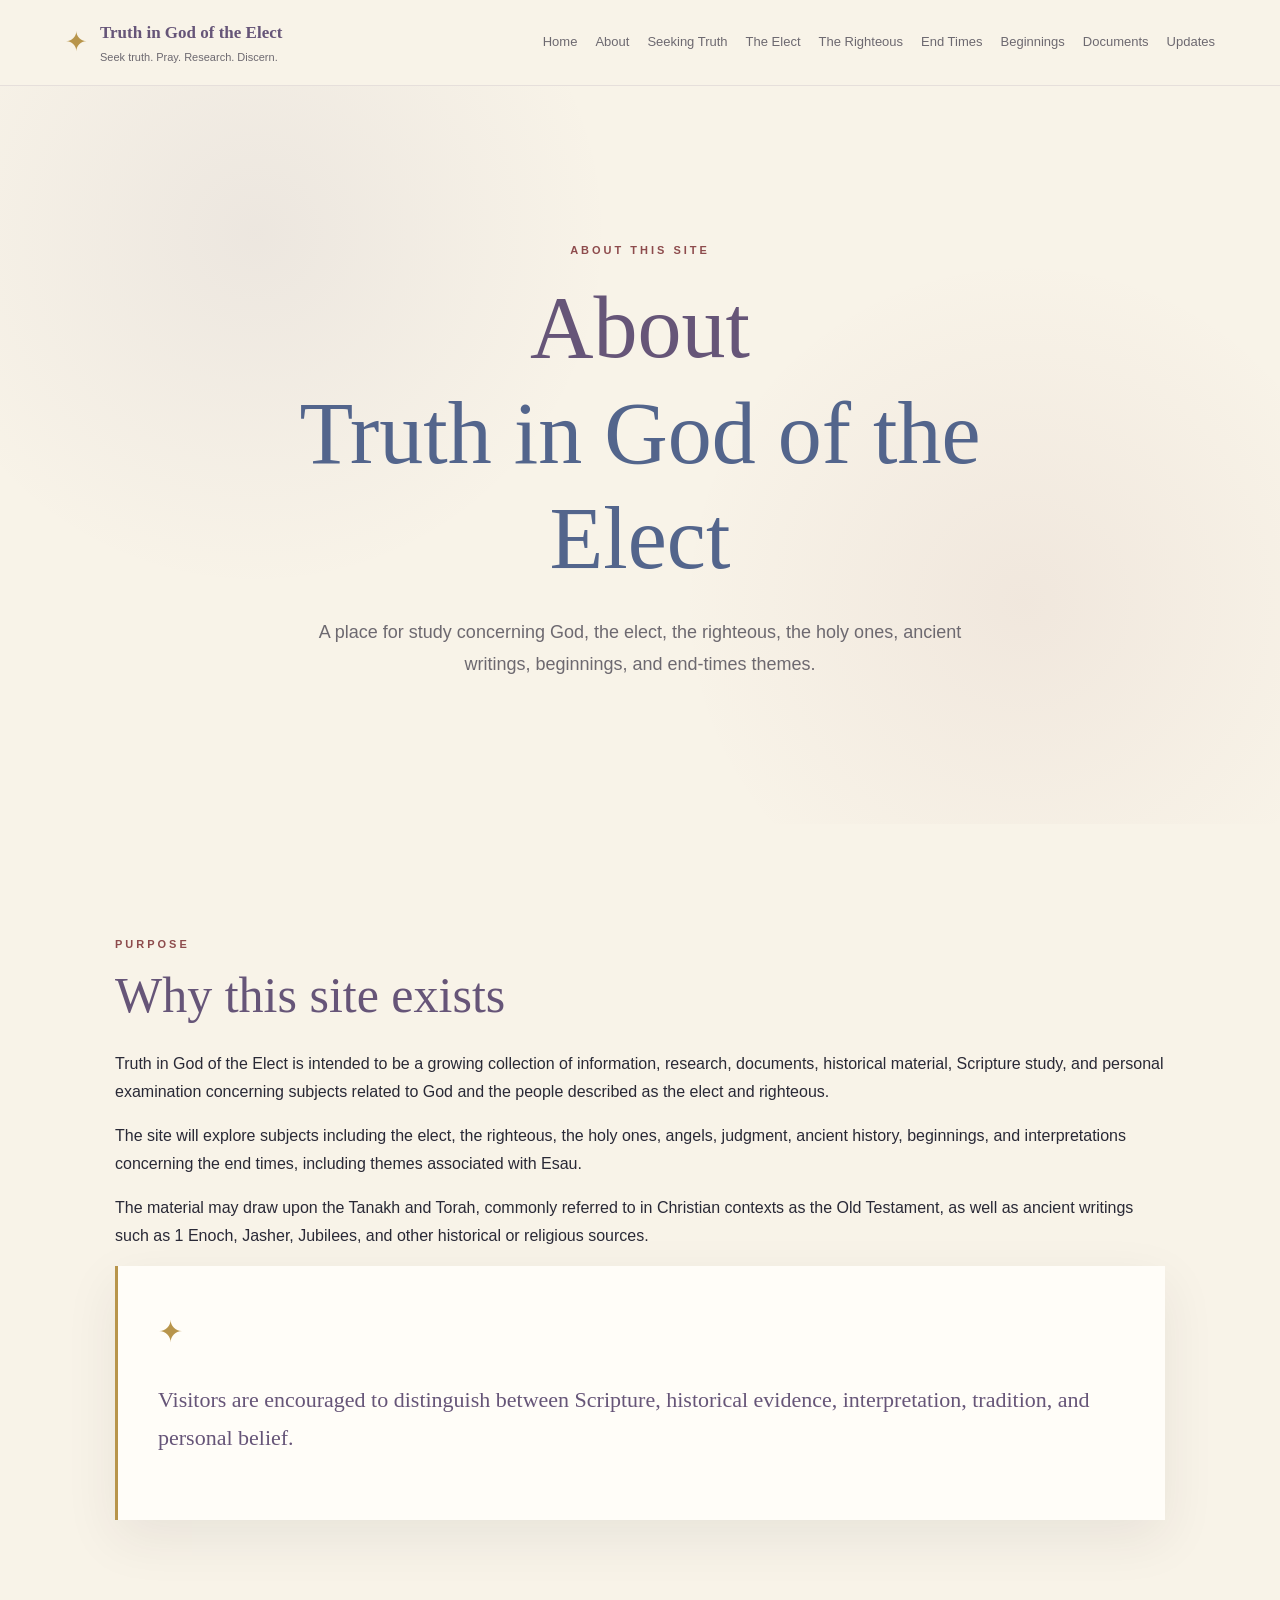
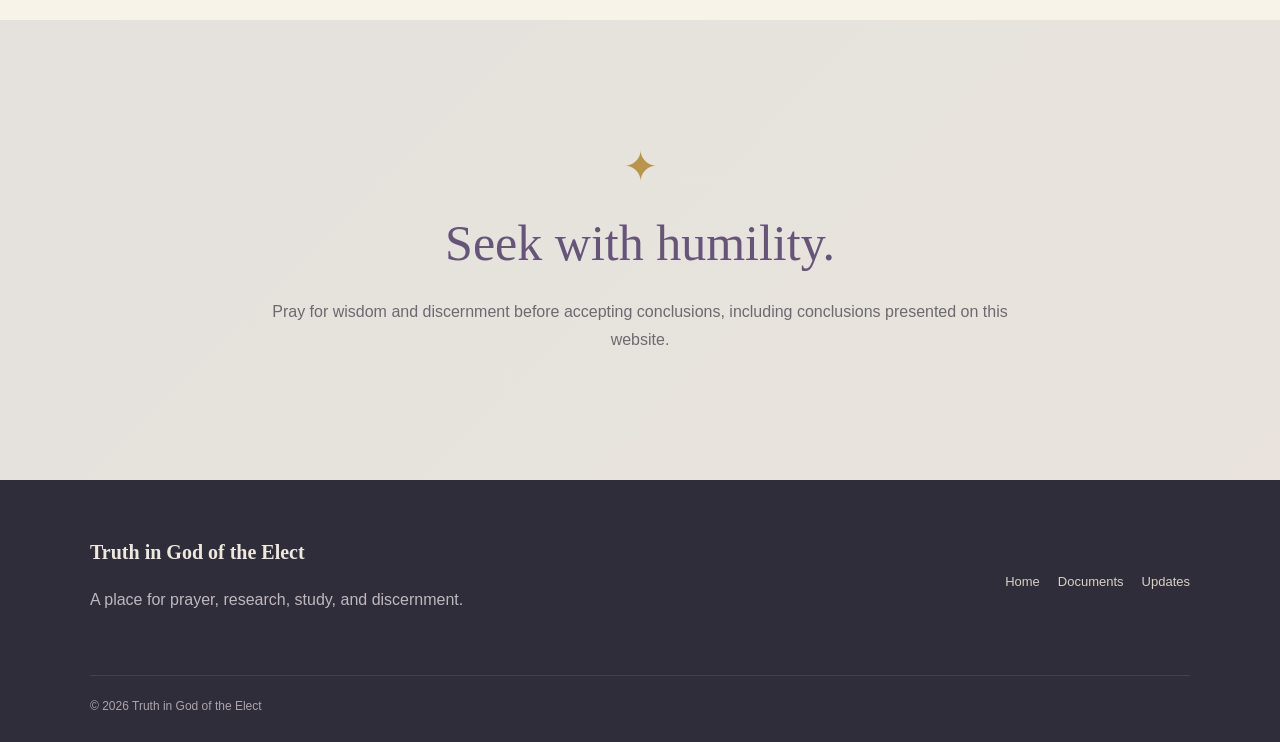
==== about.html @ a3da2699 "Fix brand name formatting in about.html" ====
<!DOCTYPE html>
<html lang="en">
<head>
<meta charset="UTF-8">
<meta name="viewport" content="width=device-width, initial-scale=1.0">
<title>About | Truth in God of the Elect</title>
<link rel="stylesheet" href="style.css">
</head>

<body>

<header class="site-header">
<div class="header-inner">

<a href="index.html" class="brand">
<span class="brand-mark">✦</span>
<span>
<strong>Truth in God of the Elect</strong>
<small>Seek truth. Pray. Research. Discern.</small>
</span>
</a>

<button class="menu-button" onclick="toggleMenu()">☰</button>

<nav id="main-nav">
<a href="index.html">Home</a>
<a href="about.html">About</a>
<a href="seeking-truth.html">Seeking Truth</a>
<a href="elect.html">The Elect</a>
<a href="righteous.html">The Righteous</a>
<a href="end-times.html">End Times</a>
<a href="beginnings.html">Beginnings</a>
<a href="documents.html">Documents</a>
<a href="updates.html">Updates</a>
</nav>

</div>
</header>

<main>

<section class="hero">
<div class="hero-content">

<p class="eyebrow">About this site</p>

<h1>About<br><span>Truth in God of the Elect</span></h1>

<p class="hero-text">
A place for study concerning God, the elect, the righteous,
the holy ones, ancient writings, beginnings, and end-times themes.
</p>

</div>
</section>

<section class="section">

<div class="section-heading">
<p class="eyebrow">Purpose</p>
<h2>Why this site exists</h2>
</div>

<p>
Truth in God of the Elect is intended to be a growing collection
of information, research, documents, historical material, Scripture
study, and personal examination concerning subjects related to God
and the people described as the elect and righteous.
</p>

<p>
The site will explore subjects including the elect, the righteous,
the holy ones, angels, judgment, ancient history, beginnings,
and interpretations concerning the end times, including themes
associated with Esau.
</p>

<p>
The material may draw upon the Tanakh and Torah, commonly referred
to in Christian contexts as the Old Testament, as well as ancient
writings such as 1 Enoch, Jasher, Jubilees, and other historical
or religious sources.
</p>

<div class="quote-card">
<span>✦</span>
<p>
Visitors are encouraged to distinguish between Scripture,
historical evidence, interpretation, tradition, and personal belief.
</p>
</div>

</section>

<section class="prayer-section">

<div class="prayer-box">

<span class="large-symbol">✦</span>

<h2>Seek with humility.</h2>

<p>
Pray for wisdom and discernment before accepting conclusions,
including conclusions presented on this website.
</p>

</div>

</section>

</main>

<footer>

<div class="footer-inner">
<div>
<strong>Truth in God of the Elect</strong>
<p>A place for prayer, research, study, and discernment.</p>
</div>

<div class="footer-links">
<a href="index.html">Home</a>
<a href="documents.html">Documents</a>
<a href="updates.html">Updates</a>
</div>
</div>

<div class="copyright">
© <span id="year"></span> Truth in God of the Elect
</div>

</footer>

<script src="script.js"></script>

</body>
</html>
---- style.css ----
:root {
  --cream: #f8f3e8;
  --cream-dark: #eee5d5;
  --white: #fffdf8;

  --blue: #53658c;
  --purple: #665578;
  --red: #8d4b4c;
  --gold: #b8954b;

  --ink: #292936;
  --muted: #6d6970;

  --shadow: 0 18px 50px rgba(45, 40, 50, 0.08);

  --serif: Georgia, "Times New Roman", serif;
  --sans: Arial, Helvetica, sans-serif;
}

* {
  box-sizing: border-box;
}

html {
  scroll-behavior: smooth;
}

body {
  margin: 0;
  background: var(--cream);
  color: var(--ink);
  font-family: var(--sans);
  line-height: 1.75;
}

a {
  color: inherit;
  text-decoration: none;
}

.site-header {
  position: sticky;
  top: 0;
  z-index: 100;
  background: rgba(248, 243, 232, 0.94);
  backdrop-filter: blur(12px);
  border-bottom: 1px solid rgba(102, 85, 120, 0.12);
}

.header-inner {
  max-width: 1200px;
  margin: auto;
  padding: 18px 25px;
  display: flex;
  align-items: center;
  justify-content: space-between;
  gap: 30px;
}

.brand {
  display: flex;
  align-items: center;
  gap: 12px;
}

.brand-mark {
  color: var(--gold);
  font-size: 27px;
}

.brand strong {
  display: block;
  font-family: var(--serif);
  font-size: 17px;
  color: var(--purple);
}

.brand small {
  display: block;
  color: var(--muted);
  font-size: 11px;
}

nav {
  display: flex;
  gap: 18px;
  align-items: center;
}

nav a {
  font-size: 13px;
  color: var(--muted);
  transition: 0.25s;
}

nav a:hover {
  color: var(--red);
}

.menu-button {
  display: none;
  border: 0;
  background: none;
  font-size: 26px;
  color: var(--purple);
}

.hero {
  min-height: 82vh;
  display: grid;
  place-items: center;
  text-align: center;
  padding: 100px 25px;
  background:
    radial-gradient(circle at 20% 20%, rgba(102,85,120,.08), transparent 30%),
    radial-gradient(circle at 80% 70%, rgba(141,75,76,.07), transparent 30%);
}

.hero-content {
  max-width: 850px;
  animation: fadeUp 1.1s ease both;
}

.symbol {
  color: var(--gold);
  font-size: 42px;
  margin-bottom: 20px;
}

.eyebrow {
  color: var(--red);
  text-transform: uppercase;
  letter-spacing: 3px;
  font-size: 11px;
  font-weight: bold;
}

h1,
h2,
h3 {
  font-family: var(--serif);
  font-weight: normal;
  line-height: 1.2;
}

h1 {
  font-size: clamp(48px, 8vw, 88px);
  margin: 15px 0 25px;
  color: var(--purple);
}

h1 span {
  color: var(--blue);
}

h2 {
  color: var(--purple);
  font-size: clamp(32px, 5vw, 50px);
  margin: 10px 0 25px;
}

h3 {
  color: var(--purple);
  font-size: 25px;
}

.hero-text {
  max-width: 650px;
  margin: auto;
  color: var(--muted);
  font-size: 18px;
}

.hero-buttons {
  margin-top: 35px;
  display: flex;
  justify-content: center;
  gap: 14px;
  flex-wrap: wrap;
}

.button {
  padding: 13px 23px;
  border-radius: 30px;
  transition: 0.25s;
  font-size: 14px;
}

.button.primary {
  background: var(--purple);
  color: white;
}

.button.secondary {
  border: 1px solid var(--gold);
  color: var(--purple);
}

.button:hover {
  transform: translateY(-3px);
  box-shadow: var(--shadow);
}

.section {
  max-width: 1100px;
  margin: auto;
  padding: 100px 25px;
}

.section-heading {
  max-width: 750px;
}

.section-heading.center {
  text-align: center;
  margin-left: auto;
  margin-right: auto;
}

.two-column {
  display: grid;
  grid-template-columns: 1.4fr .8fr;
  gap: 60px;
  align-items: center;
}

.two-column p {
  color: var(--muted);
}

.quote-card {
  background: var(--white);
  padding: 40px;
  border-left: 3px solid var(--gold);
  box-shadow: var(--shadow);
}

.quote-card span {
  color: var(--gold);
  font-size: 30px;
}

.quote-card p {
  font-family: var(--serif);
  font-size: 22px;
  color: var(--purple);
}

.cards-section {
  max-width: 1200px;
}

.cards {
  display: grid;
  grid-template-columns: repeat(3, 1fr);
  gap: 20px;
  margin-top: 50px;
}

.card {
  padding: 35px;
  background: rgba(255,255,255,.55);
  border: 1px solid rgba(102,85,120,.1);
  transition: .3s;
}

.card:hover {
  transform: translateY(-6px);
  box-shadow: var(--shadow);
  background: var(--white);
}

.card-icon {
  color: var(--gold);
  font-size: 28px;
}

.card p {
  color: var(--muted);
}

.prayer-section {
  padding: 110px 25px;
  background:
    linear-gradient(
      135deg,
      rgba(83,101,140,.12),
      rgba(102,85,120,.10)
    );
}

.prayer-box {
  max-width: 750px;
  margin: auto;
  text-align: center;
}

.large-symbol {
  font-size: 42px;
  color: var(--gold);
}

.prayer-box p:not(.eyebrow) {
  color: var(--muted);
}

.latest {
  padding-bottom: 130px;
}

.update-preview {
  background: var(--white);
  padding: 35px;
  border-top: 3px solid var(--red);
  box-shadow: var(--shadow);
}

.date {
  font-size: 10px;
  letter-spacing: 2px;
  color: var(--red);
}

.text-link {
  color: var(--purple);
  font-weight: bold;
}

footer {
  background: #302d3b;
  color: #eee9df;
  padding: 55px 25px 25px;
}

.footer-inner {
  max-width: 1100px;
  margin: auto;
  display: flex;
  justify-content: space-between;
  gap: 40px;
}

.footer-inner strong {
  font-family: var(--serif);
  font-size: 20px;
}

.footer-inner p {
  color: #bdb8c0;
}

.footer-links {
  display: flex;
  flex-wrap: wrap;
  gap: 18px;
  align-items: center;
}

.footer-links a {
  color: #d7d0c4;
  font-size: 13px;
}

.copyright {
  max-width: 1100px;
  margin: 45px auto 0;
  padding-top: 20px;
  border-top: 1px solid rgba(255,255,255,.1);
  color: #aaa5ad;
  font-size: 12px;
}

@keyframes fadeUp {
  from {
    opacity: 0;
    transform: translateY(20px);
  }

  to {
    opacity: 1;
    transform: translateY(0);
  }
}

@media (max-width: 850px) {

  .menu-button {
    display: block;
  }

  nav {
    display: none;
    position: absolute;
    top: 75px;
    left: 0;
    right: 0;
    background: var(--cream);
    padding: 25px;
    flex-direction: column;
    box-shadow: var(--shadow);
  }

  nav.open {
    display: flex;
  }

  .two-column {
    grid-template-columns: 1fr;
  }

  .cards {
    grid-template-columns: 1fr 1fr;
  }
}

@media (max-width: 550px) {

  .cards {
    grid-template-columns: 1fr;
  }

  h1 {
    font-size: 48px;
  }

  .footer-inner {
    flex-direction: column;
  }
}
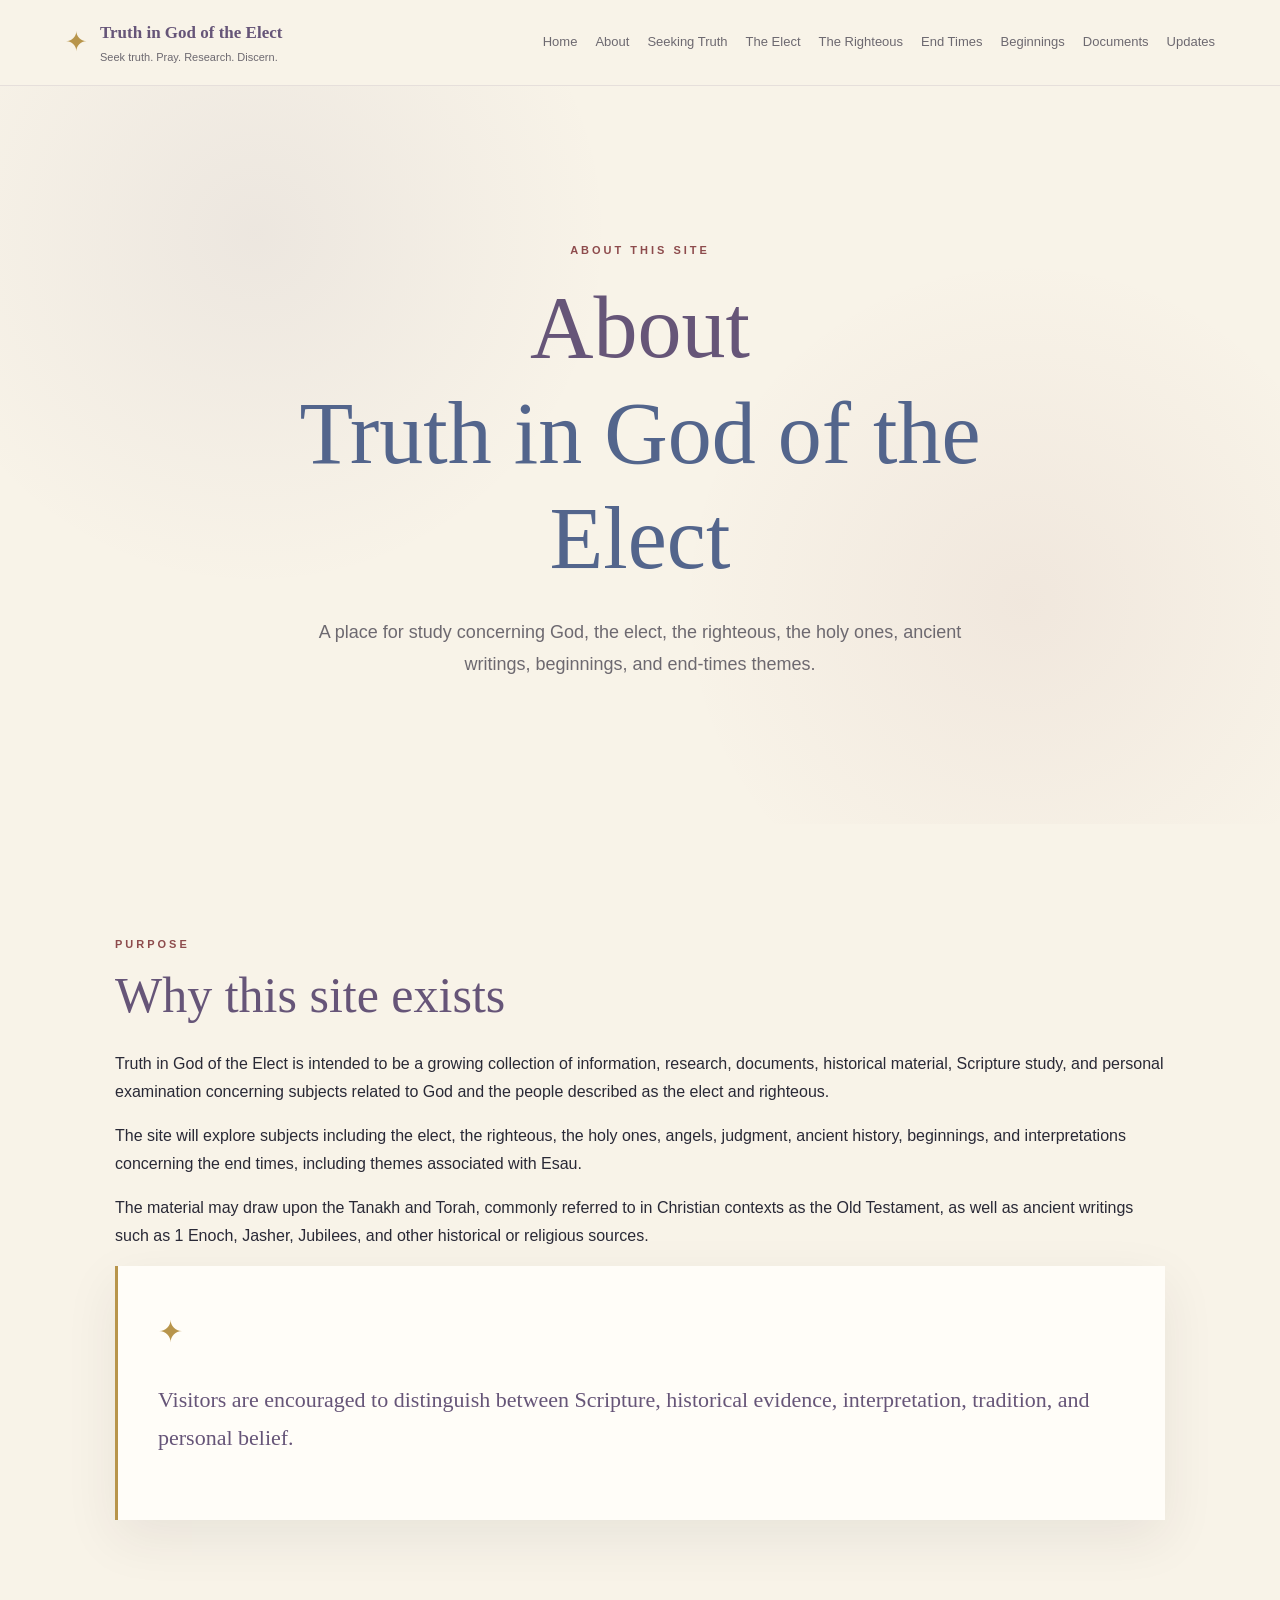
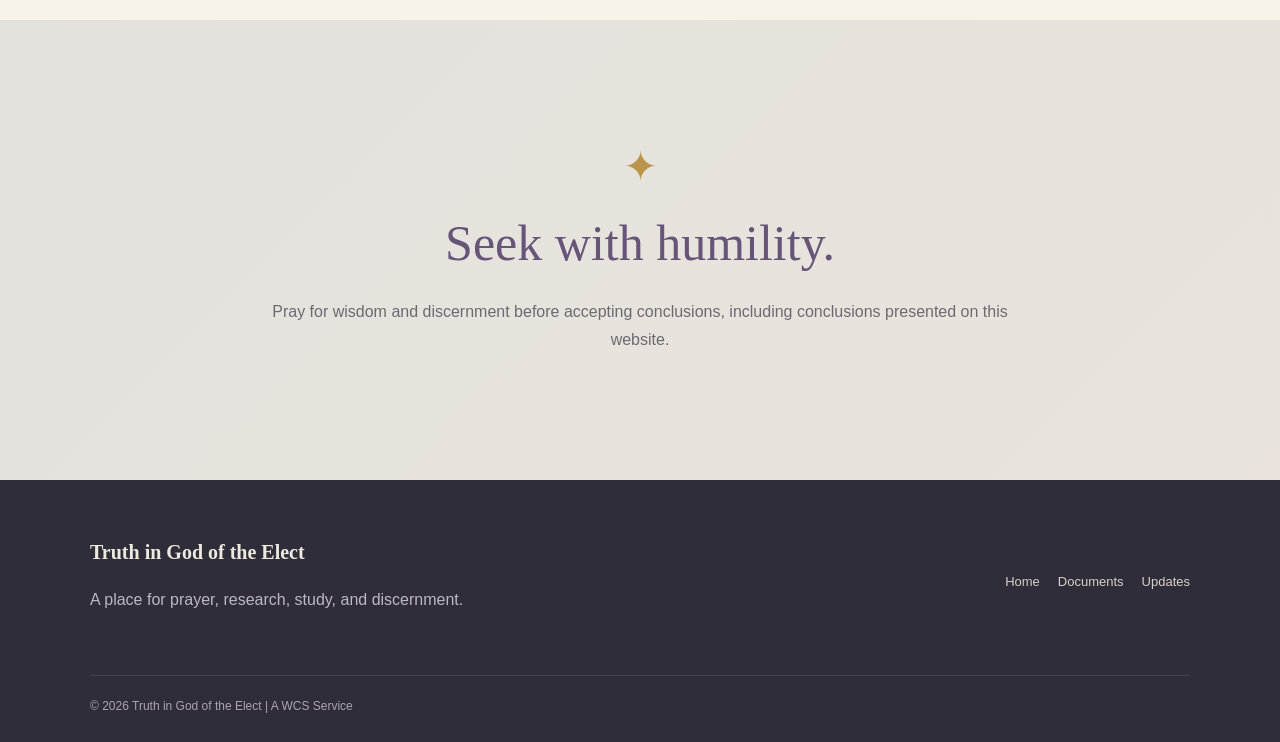
==== commit a48f45d0: "Update copyright text in about.html Added ' | A WCS Service' to the copyright section." ====
--- a/about.html
+++ b/about.html
@@ -127,7 +127,7 @@
 </div>
 
 <div class="copyright">
-© <span id="year"></span> Truth in God of the Elect
+© <span id="year"></span> Truth in God of the Elect | A WCS Service
 </div>
 
 </footer>
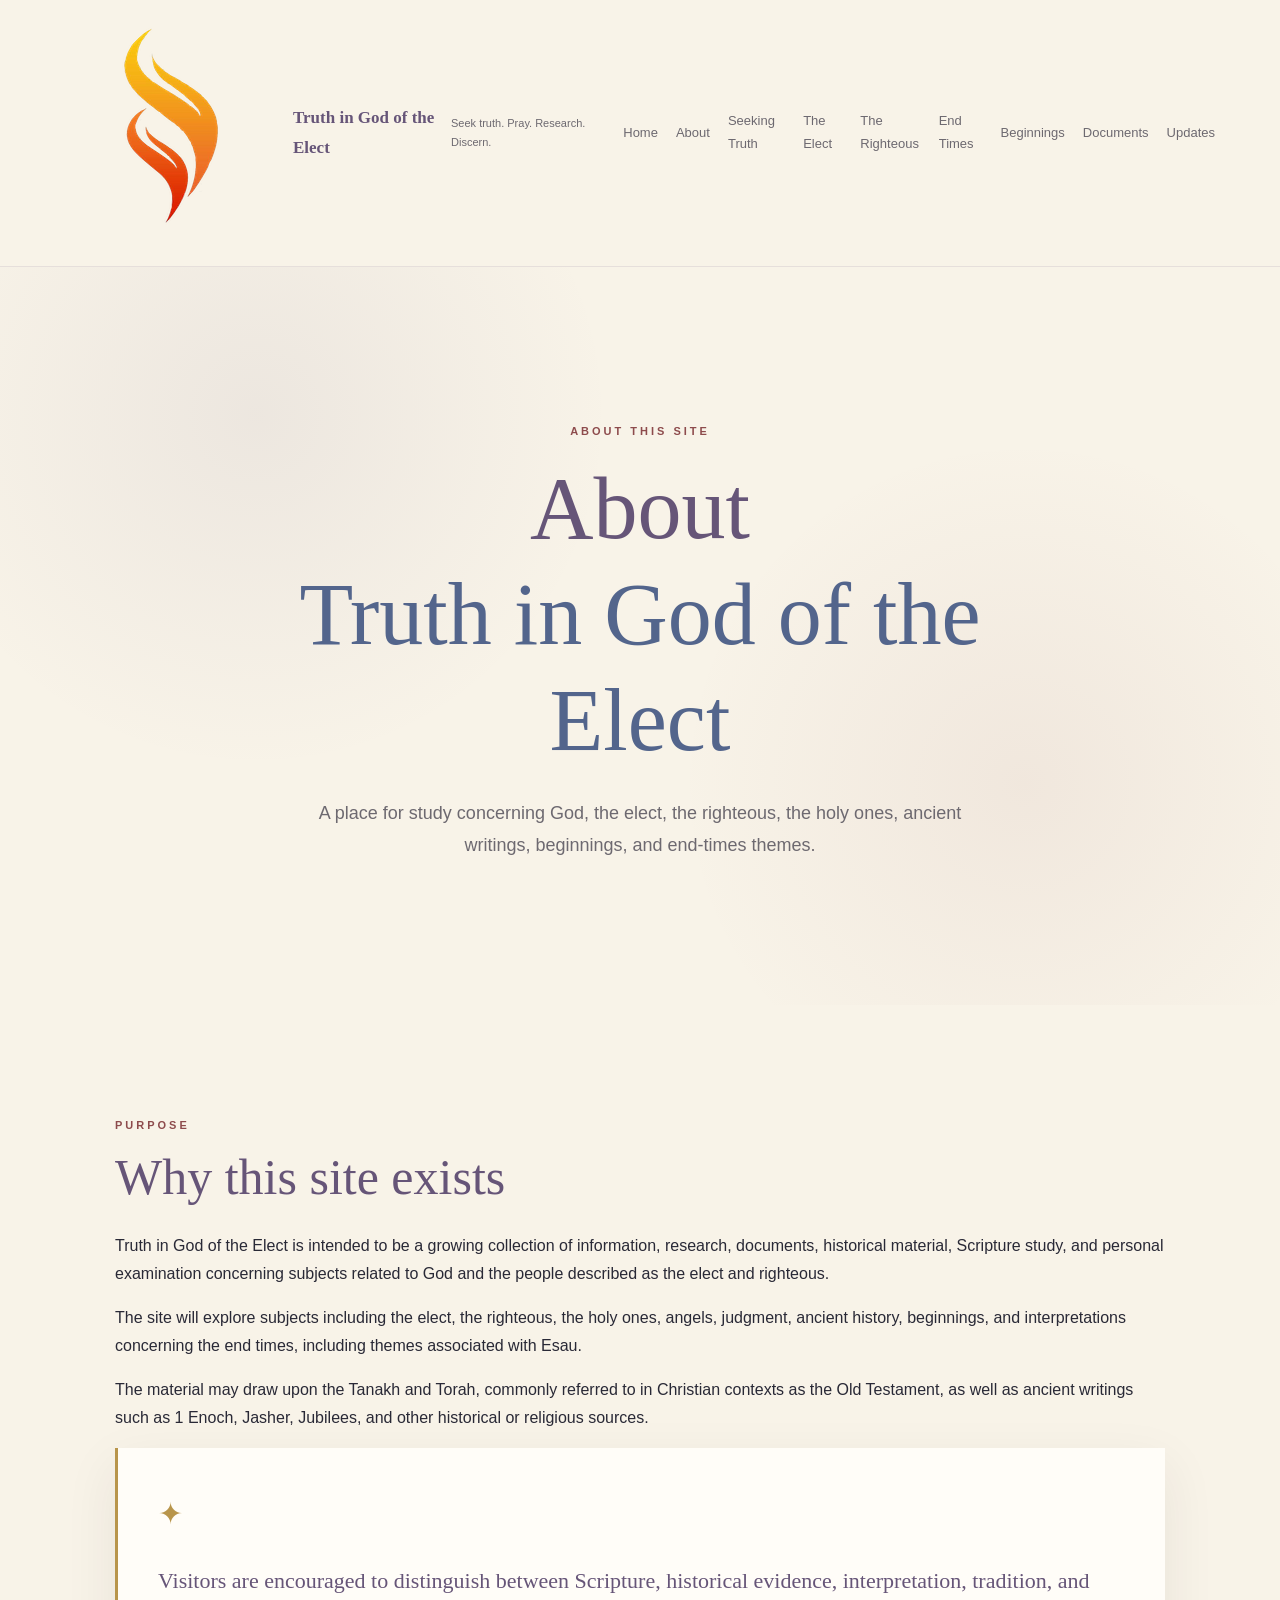
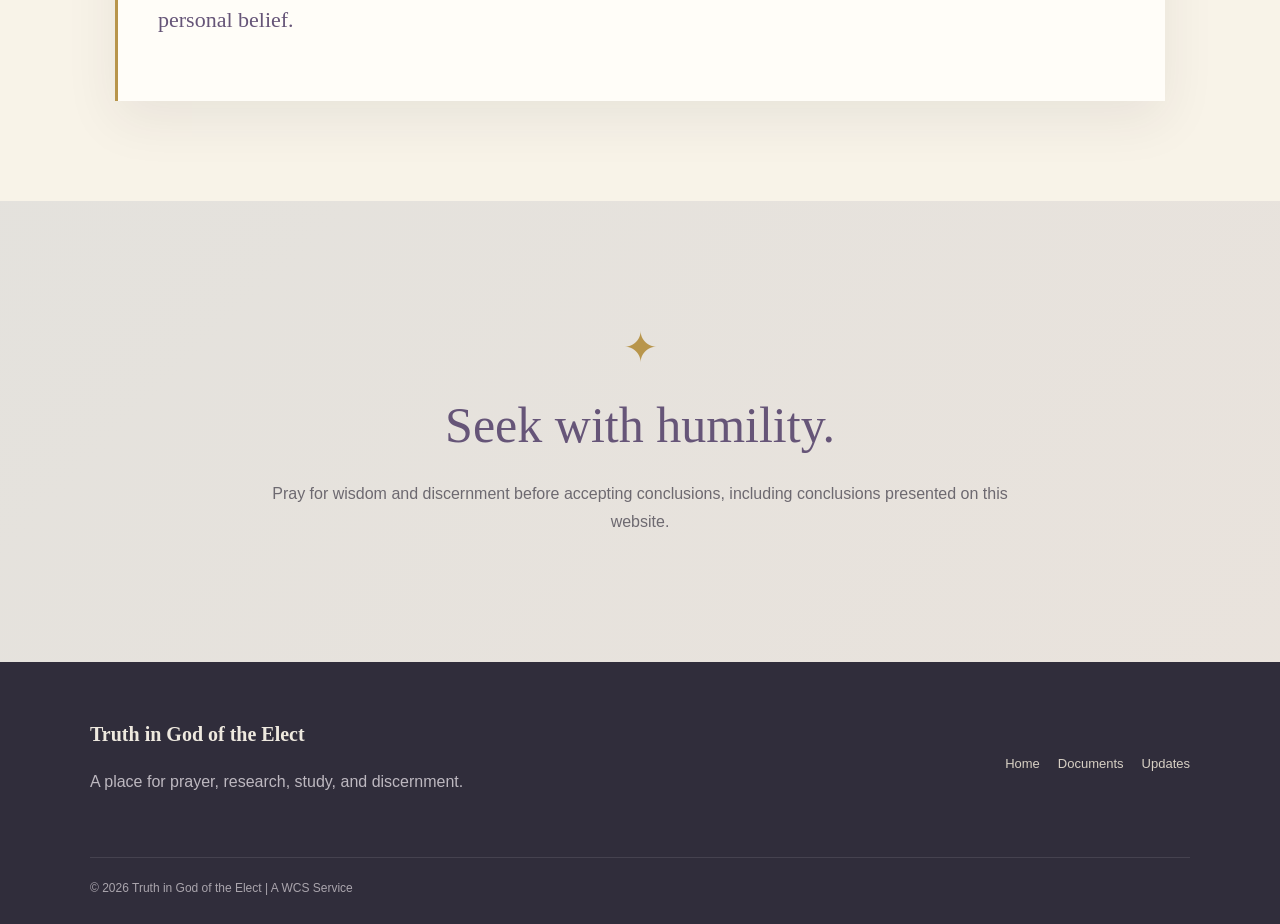
==== commit 3f669815: "Replace brand mark with image logo in about.html" ====
--- a/about.html
+++ b/about.html
@@ -13,8 +13,9 @@
 <div class="header-inner">
 
 <a href="index.html" class="brand">
-<span class="brand-mark">✦</span>
-<span>
+<span class="brand-mark">
+    <img src="flamelogo.png" alt="Flame logo">
+</span>
 <strong>Truth in God of the Elect</strong>
 <small>Seek truth. Pray. Research. Discern.</small>
 </span>
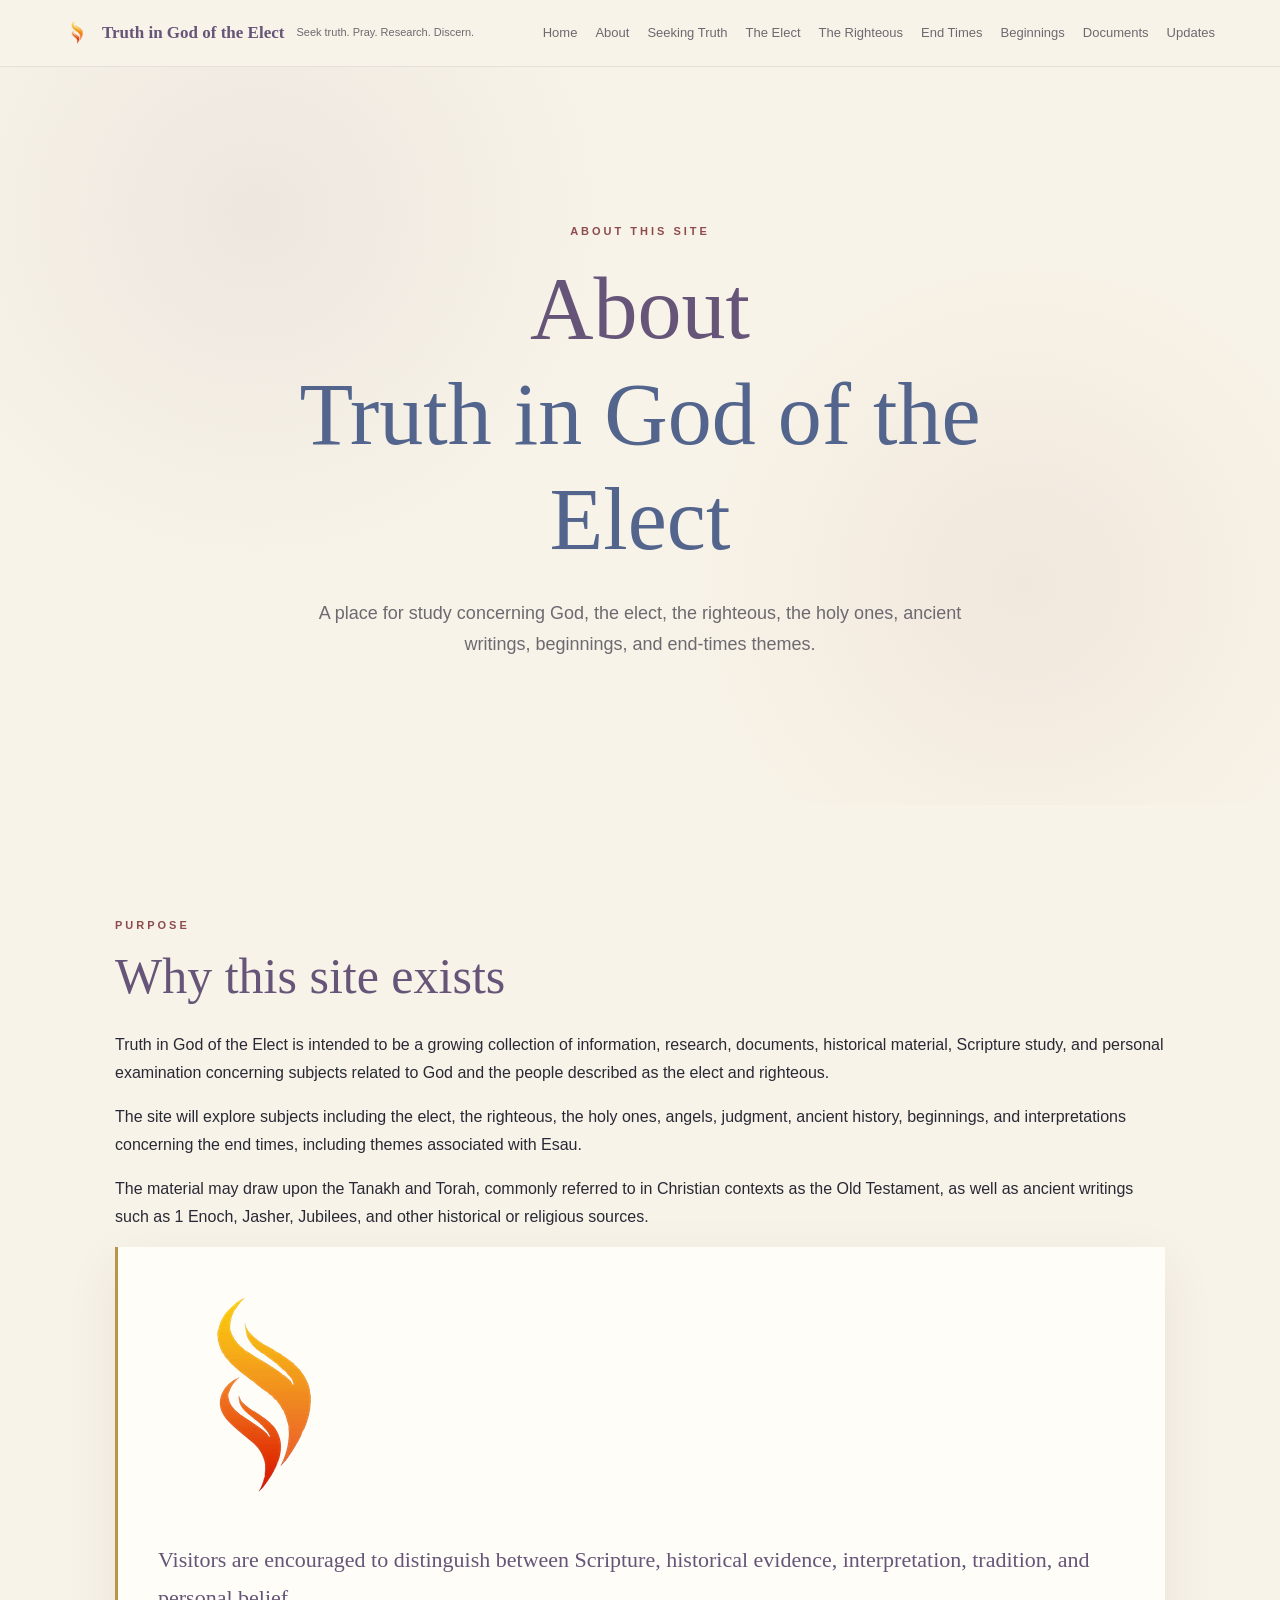
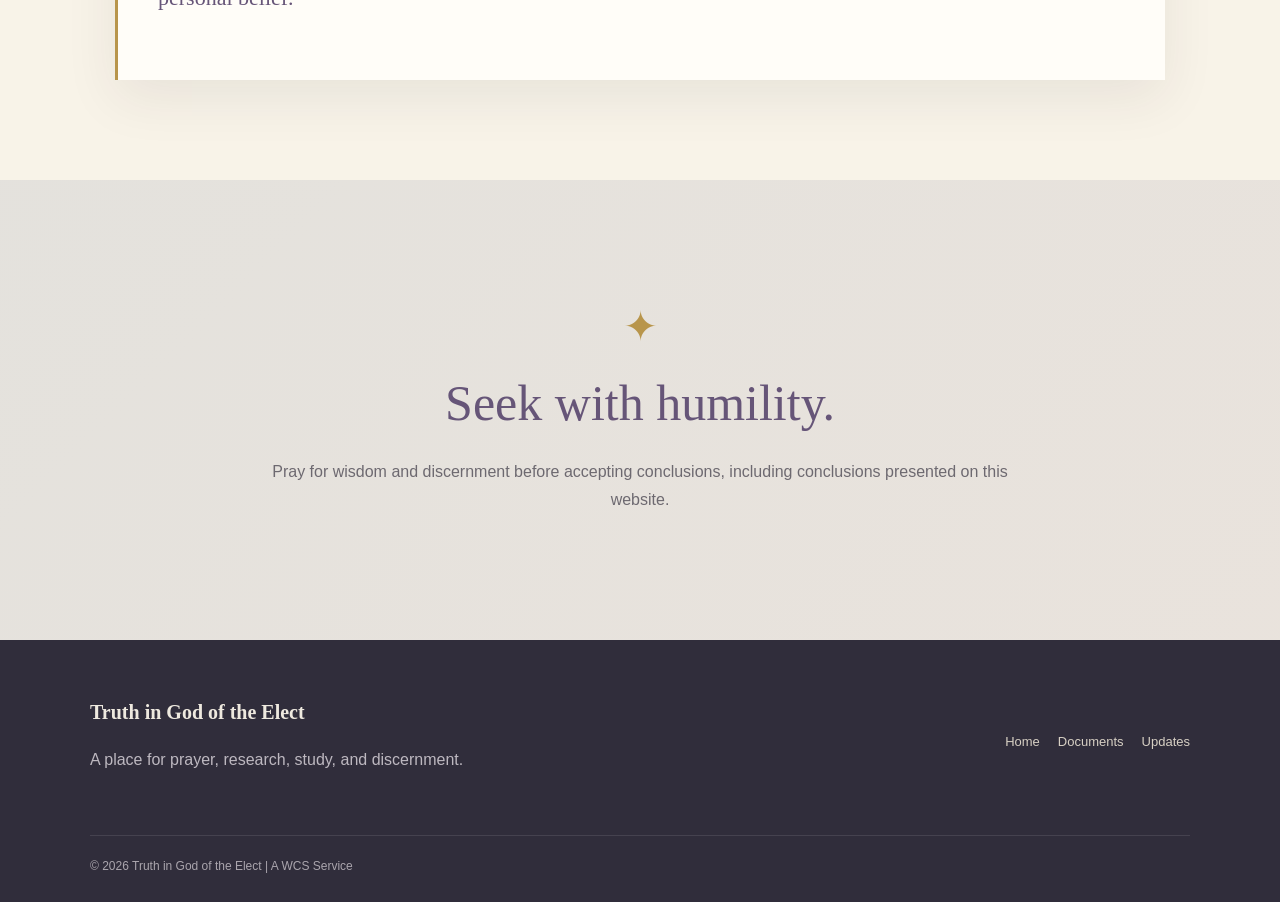
==== commit d7187c58: "Add flame logo to quote card in about.html" ====
--- a/about.html
+++ b/about.html
@@ -84,7 +84,9 @@
 </p>
 
 <div class="quote-card">
-<span>✦</span>
+    <span class="flame-logo">
+        <img src="flamelogo.png" alt="Flame logo">
+    </span>
 <p>
 Visitors are encouraged to distinguish between Scripture,
 historical evidence, interpretation, tradition, and personal belief.
--- a/style.css
+++ b/style.css
@@ -63,9 +63,11 @@
   gap: 12px;
 }
 
-.brand-mark {
-  color: var(--gold);
-  font-size: 27px;
+.brand-mark img {
+  width: 25px;
+  height: 25px;
+  object-fit: contain;
+  display: block;
 }
 
 .brand strong {
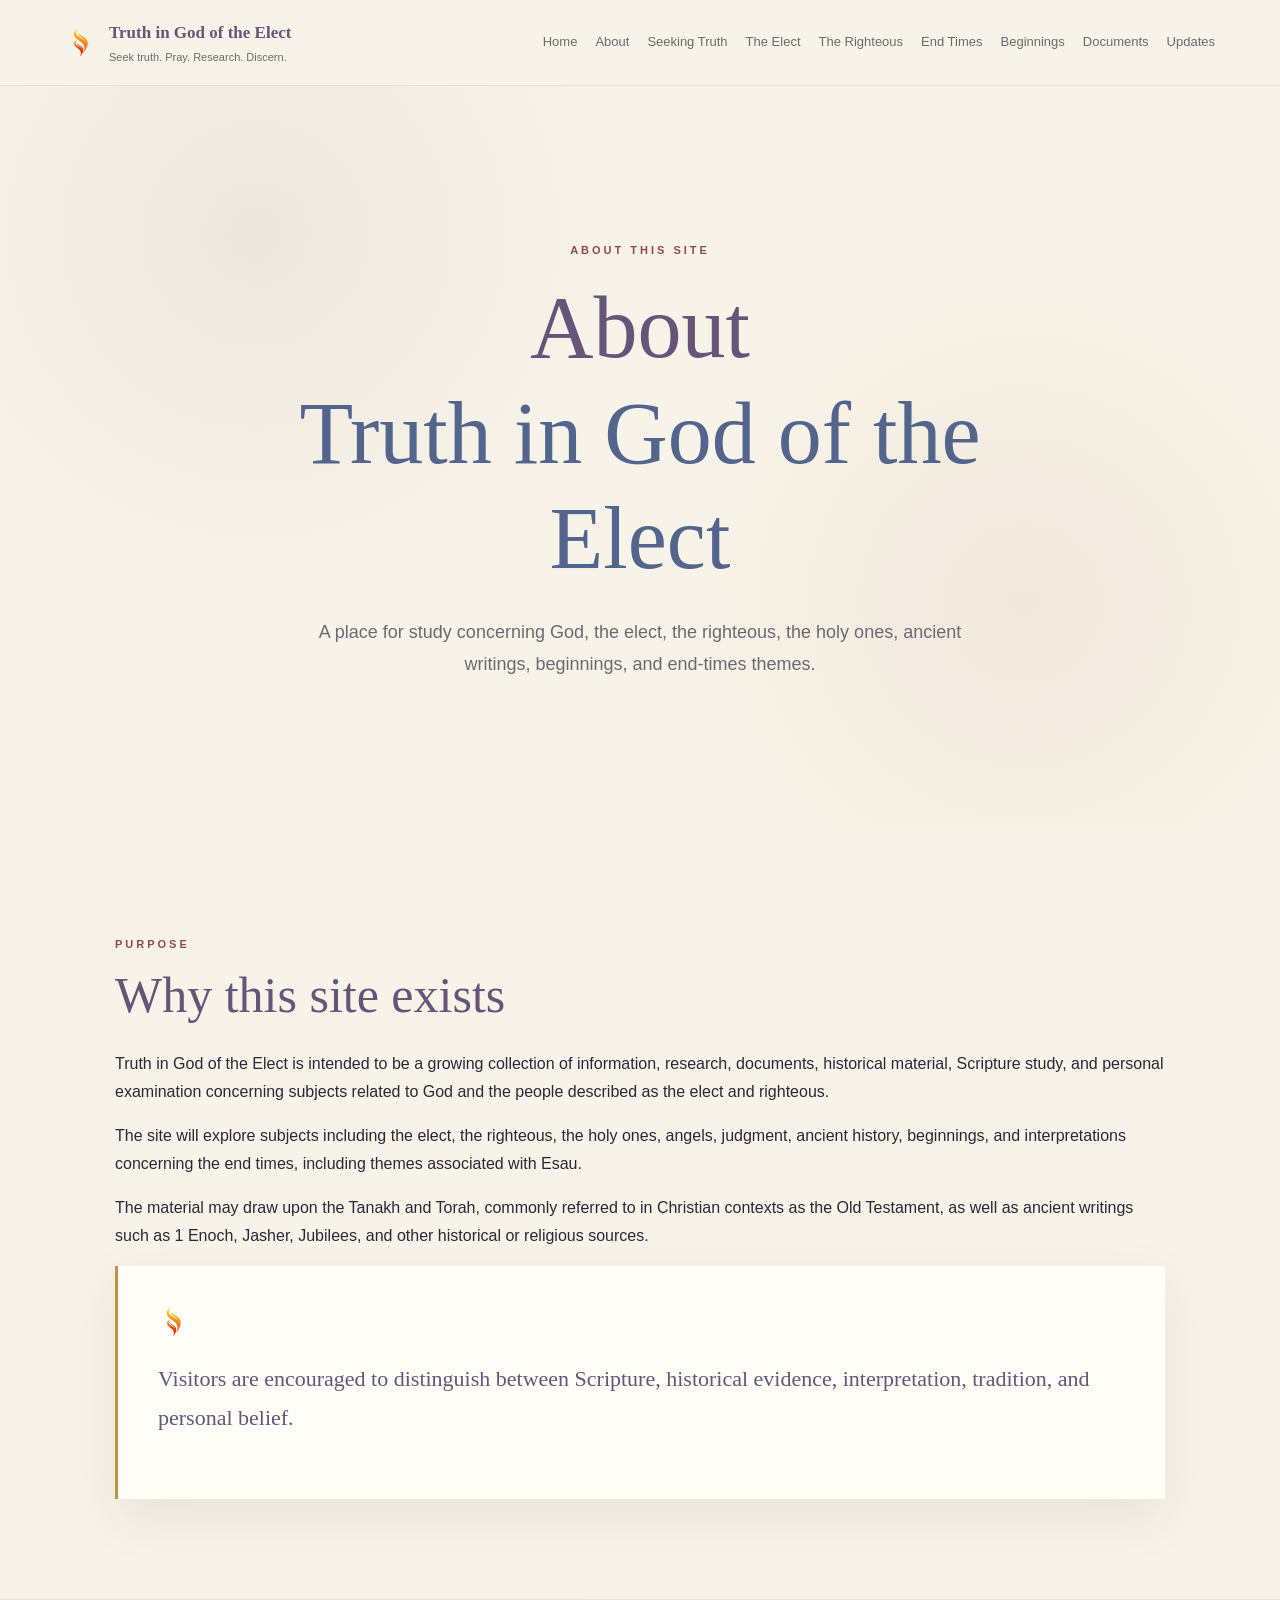
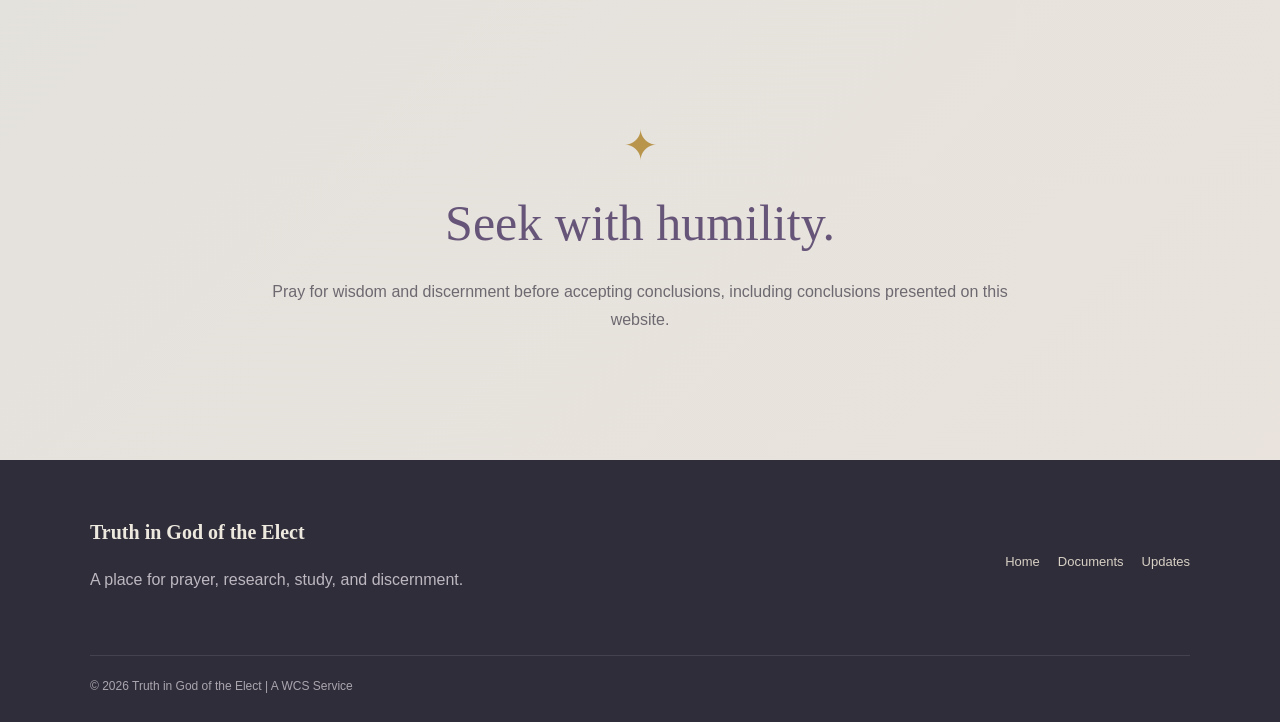
==== commit 72831dfc: "Refactor header structure in about.html" ====
--- a/about.html
+++ b/about.html
@@ -13,14 +13,15 @@
 <div class="header-inner">
 
 <a href="index.html" class="brand">
-<span class="brand-mark">
-    <img src="flamelogo.png" alt="Flame logo">
-</span>
-<strong>Truth in God of the Elect</strong>
-<small>Seek truth. Pray. Research. Discern.</small>
-</span>
+    <span class="brand-mark">
+        <img src="flamelogo.png" alt="Flame logo">
+    </span>
+    <span>
+        <strong>Truth in God of the Elect</strong>
+        <small>Seek truth. Pray. Research. Discern.</small>
+    </span>
 </a>
-
+    
 <button class="menu-button" onclick="toggleMenu()">☰</button>
 
 <nav id="main-nav">
--- a/style.css
+++ b/style.css
@@ -63,9 +63,16 @@
   gap: 12px;
 }
 
+.flame-logo img {
+  width: 32px;
+  height: 32px;
+  object-fit: contain;
+  display: block;
+}
+
 .brand-mark img {
-  width: 25px;
-  height: 25px;
+  width: 32px;
+  height: 32px;
   object-fit: contain;
   display: block;
 }
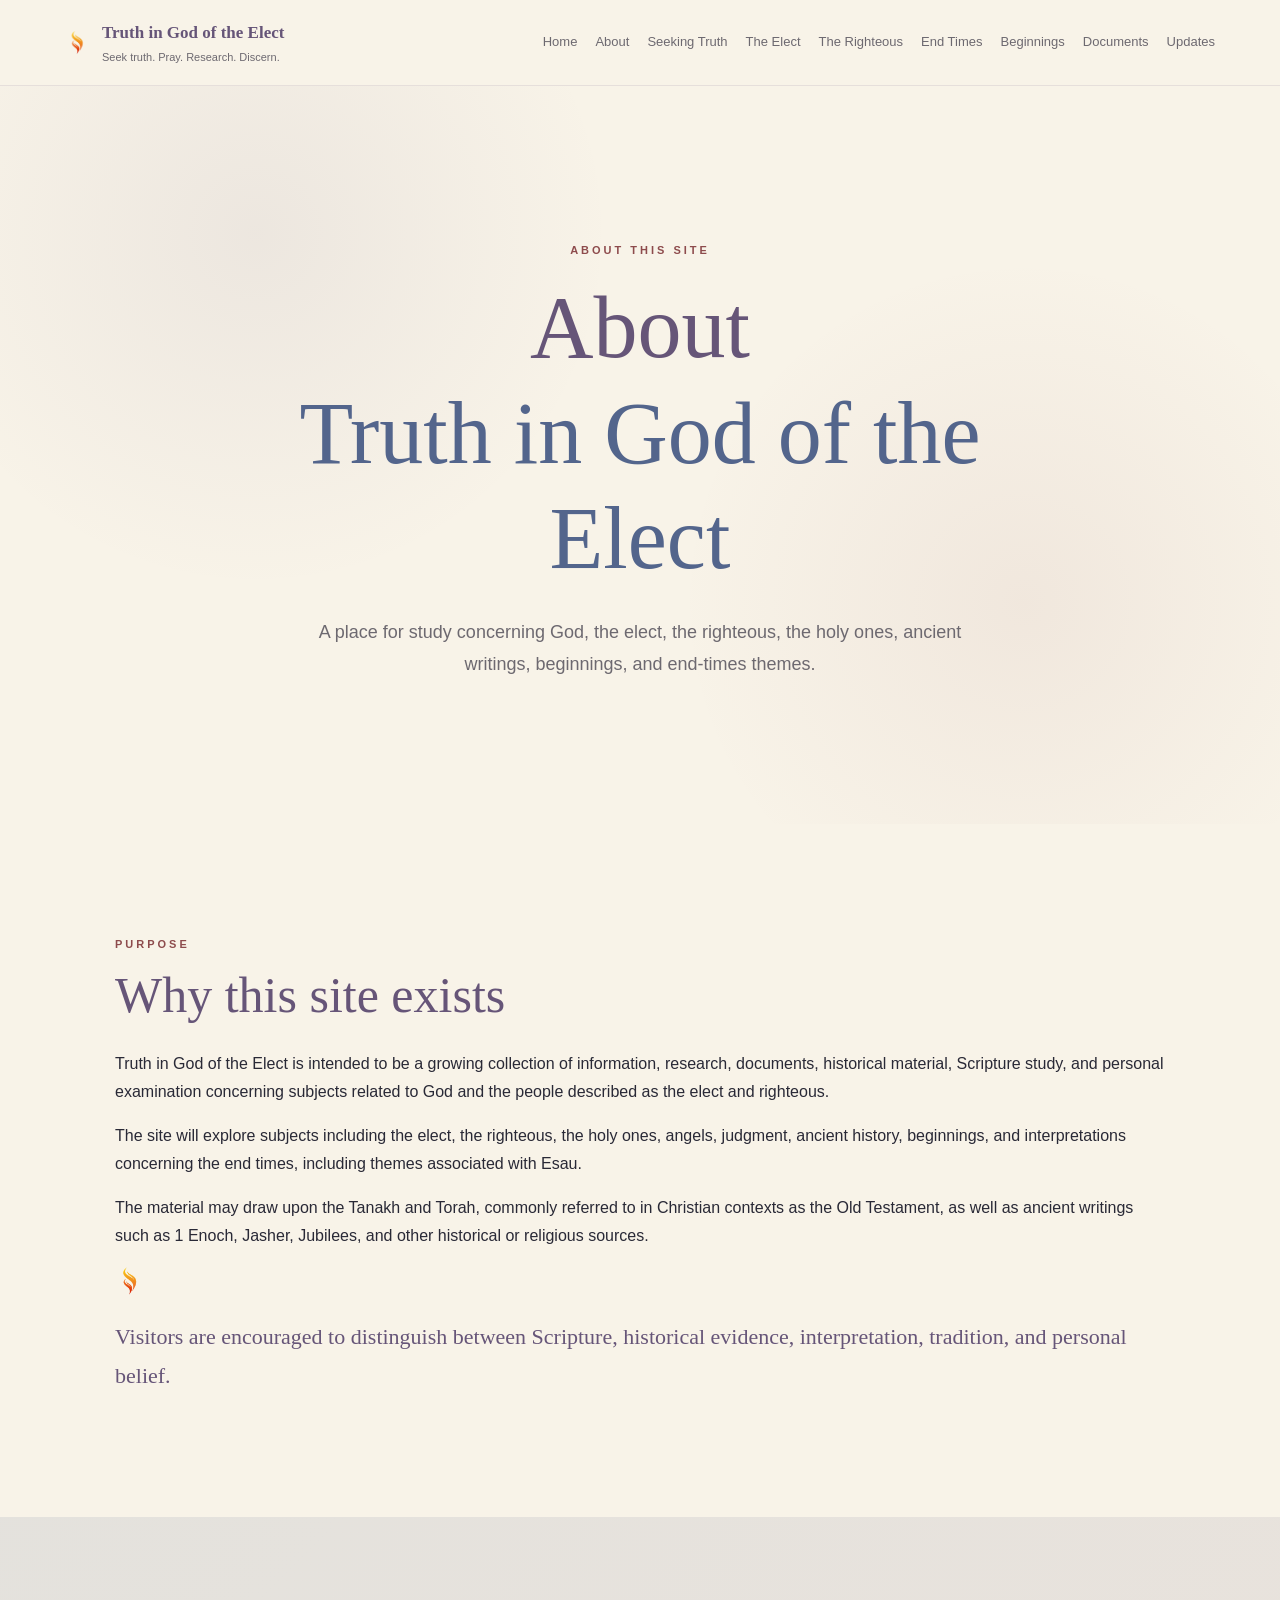
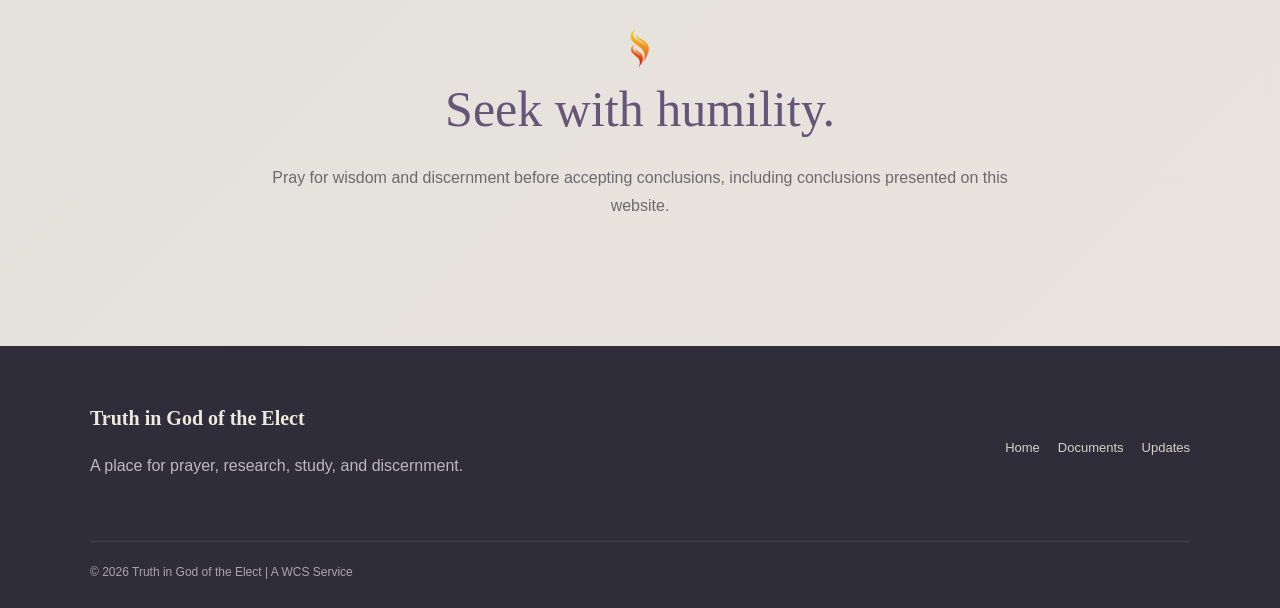
==== commit 9a1c6d99: "Replace large symbol with flame logo in prayer section" ====
--- a/about.html
+++ b/about.html
@@ -100,7 +100,9 @@
 
 <div class="prayer-box">
 
-<span class="large-symbol">✦</span>
+<span class="large-symbol">
+    <img src="flamelogo.png" alt="Flame logo">
+</span>
 
 <h2>Seek with humility.</h2>
 
--- a/style.css
+++ b/style.css
@@ -64,15 +64,15 @@
 }
 
 .flame-logo img {
-  width: 32px;
-  height: 32px;
+  width: 30px;
+  height: 30px;
   object-fit: contain;
   display: block;
 }
 
 .brand-mark img {
-  width: 32px;
-  height: 32px;
+  width: 25px;
+  height: 25px;
   object-fit: contain;
   display: block;
 }
@@ -237,11 +237,9 @@
   color: var(--muted);
 }
 
-.quote-card {
-  background: var(--white);
-  padding: 40px;
-  border-left: 3px solid var(--gold);
-  box-shadow: var(--shadow);
+.quote-card span {
+  color: var(--gold);
+  font-size: 30px;
 }
 
 .quote-card span {
@@ -304,9 +302,12 @@
   text-align: center;
 }
 
-.large-symbol {
-  font-size: 42px;
-  color: var(--gold);
+.large-symbol img {
+  width: 42px;
+  height: 42px;
+  object-fit: contain;
+  display: block;
+  margin: 0 auto;
 }
 
 .prayer-box p:not(.eyebrow) {
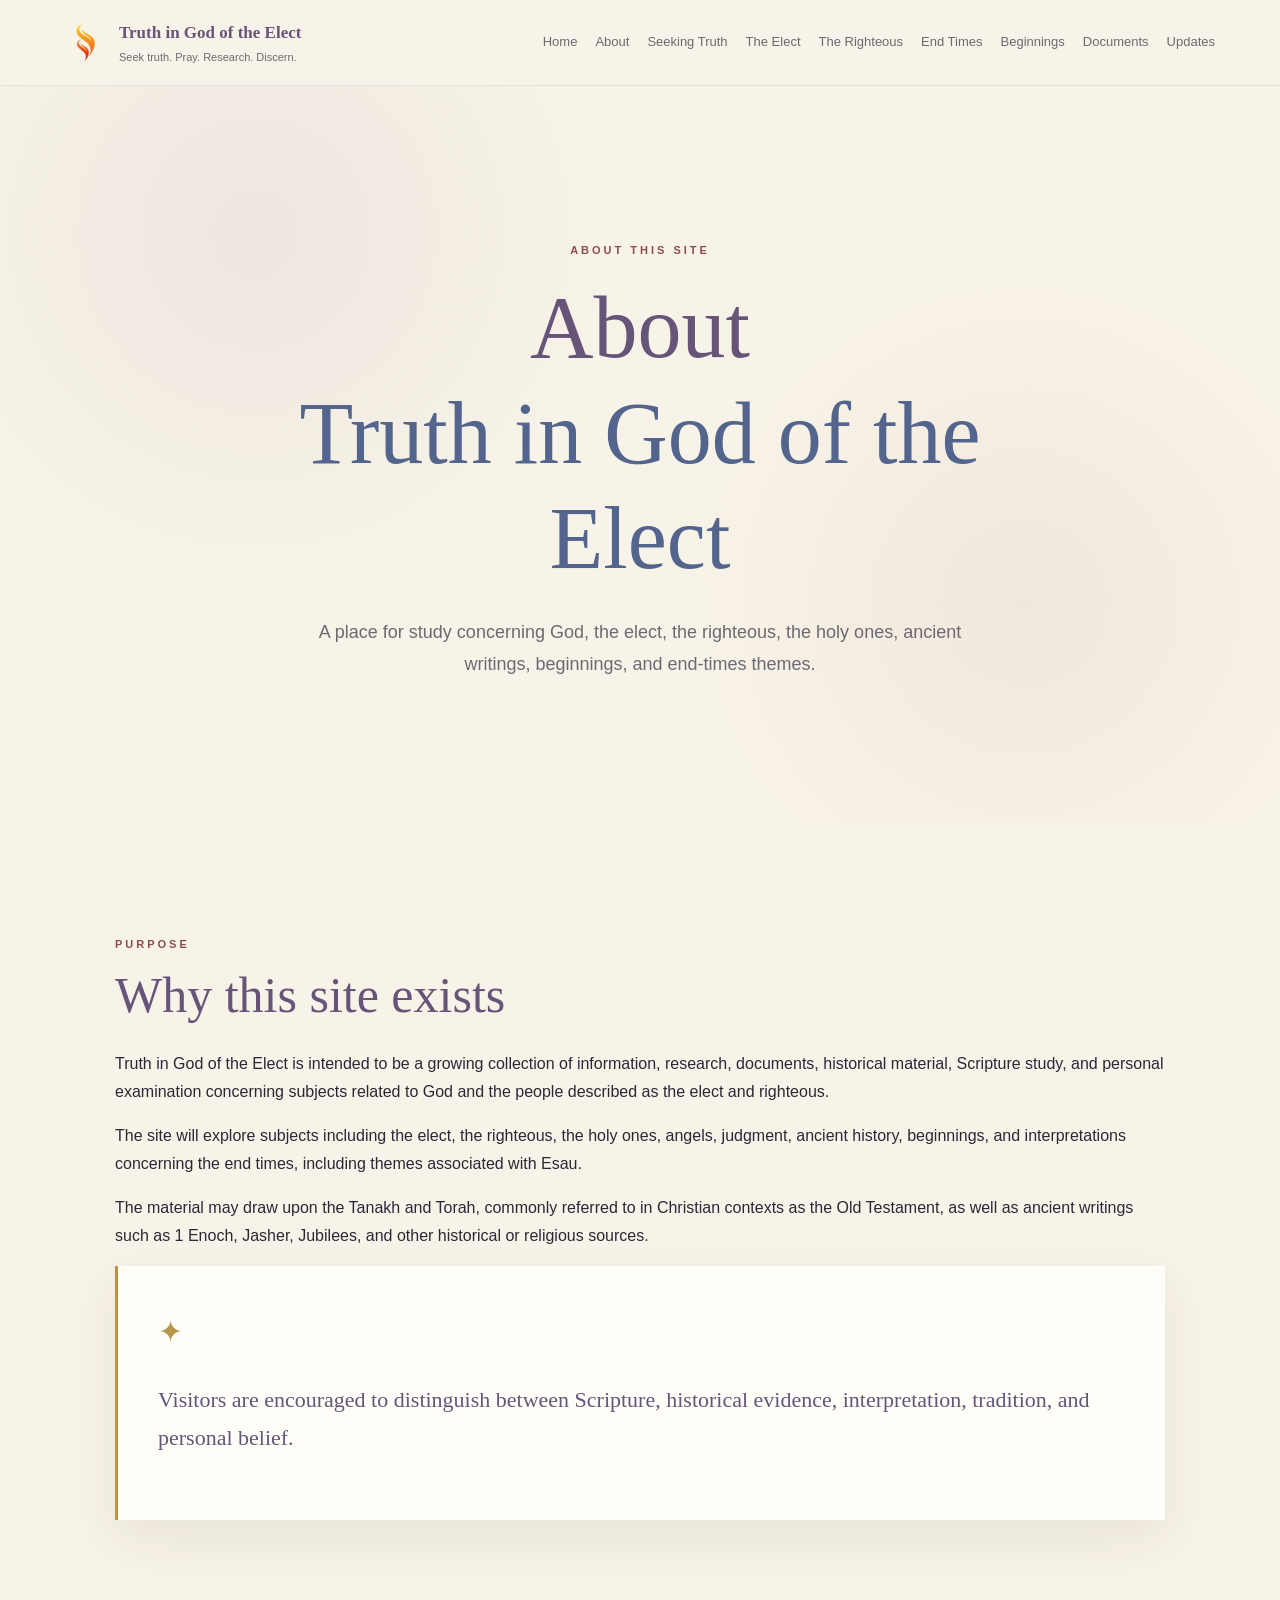
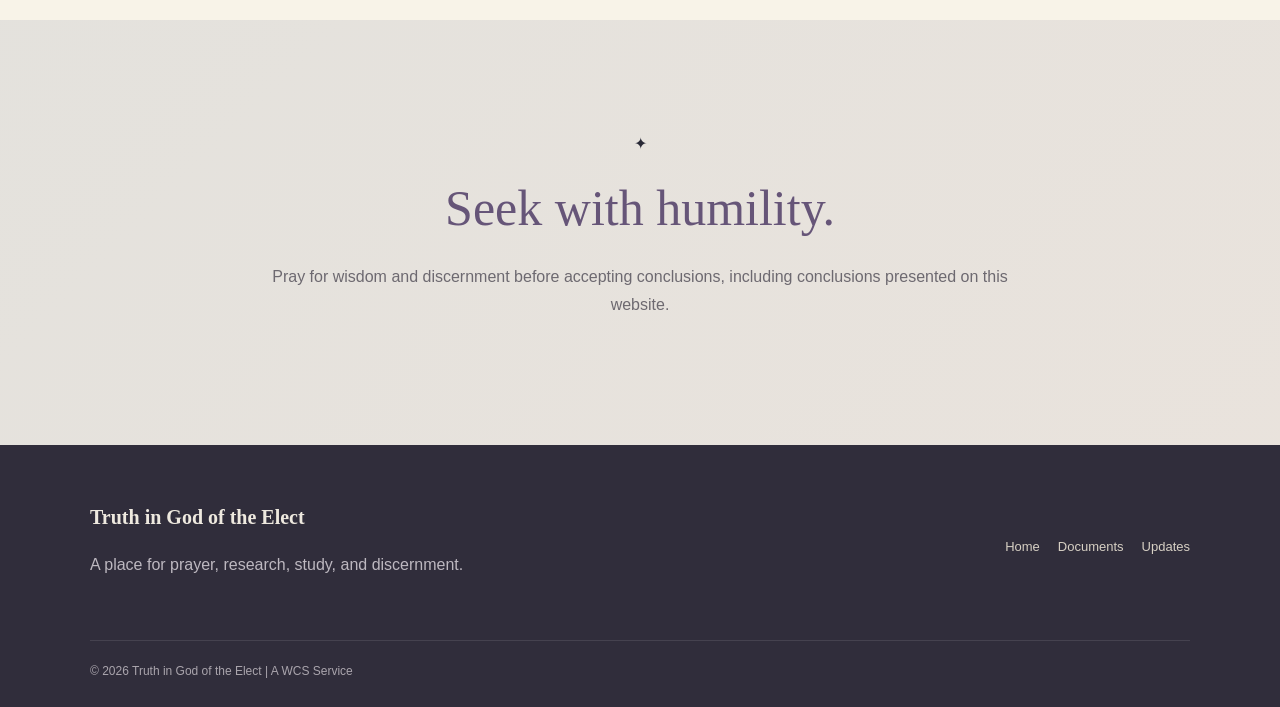
==== commit a856bc36: "Refactor HTML structure and improve semantics" ====
--- a/about.html
+++ b/about.html
@@ -1,117 +1,116 @@
 <!DOCTYPE html>
 <html lang="en">
 <head>
-<meta charset="UTF-8">
-<meta name="viewport" content="width=device-width, initial-scale=1.0">
-<title>About | Truth in God of the Elect</title>
-<link rel="stylesheet" href="style.css">
+  <meta charset="UTF-8">
+  <meta name="viewport" content="width=device-width, initial-scale=1.0">
+  <title>About | Truth in God of the Elect</title>
+  <link rel="stylesheet" href="style.css">
 </head>
 
 <body>
 
 <header class="site-header">
-<div class="header-inner">
+  <div class="header-inner">
 
-<a href="index.html" class="brand">
-    <span class="brand-mark">
-        <img src="flamelogo.png" alt="Flame logo">
-    </span>
-    <span>
+    <a href="index.html" class="brand">
+      <span class="brand-mark">
+        <img src="flamelogo.png" alt="Truth in God of the Elect logo">
+      </span>
+
+      <span>
         <strong>Truth in God of the Elect</strong>
         <small>Seek truth. Pray. Research. Discern.</small>
-    </span>
-</a>
-    
-<button class="menu-button" onclick="toggleMenu()">☰</button>
+      </span>
+    </a>
 
-<nav id="main-nav">
-<a href="index.html">Home</a>
-<a href="about.html">About</a>
-<a href="seeking-truth.html">Seeking Truth</a>
-<a href="elect.html">The Elect</a>
-<a href="righteous.html">The Righteous</a>
-<a href="end-times.html">End Times</a>
-<a href="beginnings.html">Beginnings</a>
-<a href="documents.html">Documents</a>
-<a href="updates.html">Updates</a>
-</nav>
+    <button class="menu-button" onclick="toggleMenu()" aria-label="Open menu">
+      ☰
+    </button>
 
-</div>
+    <nav id="main-nav">
+      <a href="index.html">Home</a>
+      <a href="about.html">About</a>
+      <a href="seeking-truth.html">Seeking Truth</a>
+      <a href="elect.html">The Elect</a>
+      <a href="righteous.html">The Righteous</a>
+      <a href="end-times.html">End Times</a>
+      <a href="beginnings.html">Beginnings</a>
+      <a href="documents.html">Documents</a>
+      <a href="updates.html">Updates</a>
+    </nav>
+
+  </div>
 </header>
 
 <main>
 
 <section class="hero">
-<div class="hero-content">
+  <div class="hero-content">
 
-<p class="eyebrow">About this site</p>
+    <p class="eyebrow">About this site</p>
 
-<h1>About<br><span>Truth in God of the Elect</span></h1>
+    <h1>About<br><span>Truth in God of the Elect</span></h1>
 
-<p class="hero-text">
-A place for study concerning God, the elect, the righteous,
-the holy ones, ancient writings, beginnings, and end-times themes.
-</p>
+    <p class="hero-text">
+      A place for study concerning God, the elect, the righteous,
+      the holy ones, ancient writings, beginnings, and end-times themes.
+    </p>
 
-</div>
+  </div>
 </section>
 
 <section class="section">
 
-<div class="section-heading">
-<p class="eyebrow">Purpose</p>
-<h2>Why this site exists</h2>
-</div>
+  <div class="section-heading">
+    <p class="eyebrow">Purpose</p>
+    <h2>Why this site exists</h2>
+  </div>
 
-<p>
-Truth in God of the Elect is intended to be a growing collection
-of information, research, documents, historical material, Scripture
-study, and personal examination concerning subjects related to God
-and the people described as the elect and righteous.
-</p>
+  <p>
+    Truth in God of the Elect is intended to be a growing collection
+    of information, research, documents, historical material, Scripture
+    study, and personal examination concerning subjects related to God
+    and the people described as the elect and righteous.
+  </p>
 
-<p>
-The site will explore subjects including the elect, the righteous,
-the holy ones, angels, judgment, ancient history, beginnings,
-and interpretations concerning the end times, including themes
-associated with Esau.
-</p>
+  <p>
+    The site will explore subjects including the elect, the righteous,
+    the holy ones, angels, judgment, ancient history, beginnings,
+    and interpretations concerning the end times, including themes
+    associated with Esau.
+  </p>
 
-<p>
-The material may draw upon the Tanakh and Torah, commonly referred
-to in Christian contexts as the Old Testament, as well as ancient
-writings such as 1 Enoch, Jasher, Jubilees, and other historical
-or religious sources.
-</p>
+  <p>
+    The material may draw upon the Tanakh and Torah, commonly referred
+    to in Christian contexts as the Old Testament, as well as ancient
+    writings such as 1 Enoch, Jasher, Jubilees, and other historical
+    or religious sources.
+  </p>
 
-<div class="quote-card">
-    <span class="flame-logo">
-        <img src="flamelogo.png" alt="Flame logo">
-    </span>
-<p>
-Visitors are encouraged to distinguish between Scripture,
-historical evidence, interpretation, tradition, and personal belief.
-</p>
-</div>
+  <div class="quote-card">
+    <span>✦</span>
+    <p>
+      Visitors are encouraged to distinguish between Scripture,
+      historical evidence, interpretation, tradition, and personal belief.
+    </p>
+  </div>
 
 </section>
 
 <section class="prayer-section">
 
-<div class="prayer-box">
+  <div class="prayer-box">
 
-<span class="large-symbol">
-    <img src="flamelogo.png" alt="Flame logo">
-</span>
+    <span class="large-symbol">✦</span>
 
-<h2>Seek with humility.</h2>
+    <h2>Seek with humility.</h2>
 
-<p>
-Pray for wisdom and discernment before accepting conclusions,
-including conclusions presented on this website.
-</p>
+    <p>
+      Pray for wisdom and discernment before accepting conclusions,
+      including conclusions presented on this website.
+    </p>
 
-</div>
+  </div>
 
 </section>
 
@@ -119,22 +118,24 @@
 
 <footer>
 
-<div class="footer-inner">
-<div>
-<strong>Truth in God of the Elect</strong>
-<p>A place for prayer, research, study, and discernment.</p>
-</div>
+  <div class="footer-inner">
 
-<div class="footer-links">
-<a href="index.html">Home</a>
-<a href="documents.html">Documents</a>
-<a href="updates.html">Updates</a>
-</div>
-</div>
+    <div>
+      <strong>Truth in God of the Elect</strong>
+      <p>A place for prayer, research, study, and discernment.</p>
+    </div>
 
-<div class="copyright">
-© <span id="year"></span> Truth in God of the Elect | A WCS Service
-</div>
+    <div class="footer-links">
+      <a href="index.html">Home</a>
+      <a href="documents.html">Documents</a>
+      <a href="updates.html">Updates</a>
+    </div>
+
+  </div>
+
+  <div class="copyright">
+    © <span id="year"></span> Truth in God of the Elect | A WCS Service
+  </div>
 
 </footer>
 
--- a/style.css
+++ b/style.css
@@ -16,6 +16,11 @@
   --serif: Georgia, "Times New Roman", serif;
   --sans: Arial, Helvetica, sans-serif;
 }
+
+
+/* =========================
+   BASIC RESET
+========================= */
 
 * {
   box-sizing: border-box;
@@ -37,6 +42,11 @@
   color: inherit;
   text-decoration: none;
 }
+
+
+/* =========================
+   HEADER
+========================= */
 
 .site-header {
   position: sticky;
@@ -57,25 +67,33 @@
   gap: 30px;
 }
 
+
+/* =========================
+   BRAND / FLAME LOGO
+========================= */
+
 .brand {
   display: flex;
   align-items: center;
   gap: 12px;
 }
 
-.flame-logo img {
-  width: 30px;
-  height: 30px;
+.brand-mark {
+  display: flex;
+  align-items: center;
+  justify-content: center;
+  flex-shrink: 0;
+}
+
+.brand-mark img {
+  display: block;
+  width: 42px;
+  height: 42px;
   object-fit: contain;
-  display: block;
-}
-
-.brand-mark img {
-  width: 25px;
-  height: 25px;
-  object-fit: contain;
-  display: block;
-}
+}
+
+
+/* Website title */
 
 .brand strong {
   display: block;
@@ -90,6 +108,11 @@
   font-size: 11px;
 }
 
+
+/* =========================
+   NAVIGATION
+========================= */
+
 nav {
   display: flex;
   gap: 18px;
@@ -105,6 +128,9 @@
 nav a:hover {
   color: var(--red);
 }
+
+
+/* Mobile menu button */
 
 .menu-button {
   display: none;
@@ -112,7 +138,13 @@
   background: none;
   font-size: 26px;
   color: var(--purple);
-}
+  cursor: pointer;
+}
+
+
+/* =========================
+   HERO
+========================= */
 
 .hero {
   min-height: 82vh;
@@ -120,9 +152,18 @@
   place-items: center;
   text-align: center;
   padding: 100px 25px;
+
   background:
-    radial-gradient(circle at 20% 20%, rgba(102,85,120,.08), transparent 30%),
-    radial-gradient(circle at 80% 70%, rgba(141,75,76,.07), transparent 30%);
+    radial-gradient(
+      circle at 20% 20%,
+      rgba(102, 85, 120, 0.08),
+      transparent 30%
+    ),
+    radial-gradient(
+      circle at 80% 70%,
+      rgba(141, 75, 76, 0.07),
+      transparent 30%
+    );
 }
 
 .hero-content {
@@ -130,11 +171,38 @@
   animation: fadeUp 1.1s ease both;
 }
 
+
+/* =========================
+   OLD STAR SYMBOL REPLACED
+   WITH FLAME IMAGE
+========================= */
+
+/*
+   This class is kept so your existing
+   HTML can still use:
+
+   <div class="symbol">...</div>
+
+   if you decide to place the logo there.
+*/
+
 .symbol {
-  color: var(--gold);
-  font-size: 42px;
+  display: flex;
+  justify-content: center;
+  align-items: center;
   margin-bottom: 20px;
 }
+
+.symbol img {
+  width: 70px;
+  height: 70px;
+  object-fit: contain;
+}
+
+
+/* =========================
+   TEXT
+========================= */
 
 .eyebrow {
   color: var(--red);
@@ -180,6 +248,11 @@
   font-size: 18px;
 }
 
+
+/* =========================
+   HERO BUTTONS
+========================= */
+
 .hero-buttons {
   margin-top: 35px;
   display: flex;
@@ -210,6 +283,11 @@
   box-shadow: var(--shadow);
 }
 
+
+/* =========================
+   SECTIONS
+========================= */
+
 .section {
   max-width: 1100px;
   margin: auto;
@@ -226,15 +304,32 @@
   margin-right: auto;
 }
 
+
+/* =========================
+   TWO COLUMN
+========================= */
+
 .two-column {
   display: grid;
-  grid-template-columns: 1.4fr .8fr;
+  grid-template-columns: 1.4fr 0.8fr;
   gap: 60px;
   align-items: center;
 }
 
 .two-column p {
   color: var(--muted);
+}
+
+
+/* =========================
+   QUOTE CARD
+========================= */
+
+.quote-card {
+  background: var(--white);
+  padding: 40px;
+  border-left: 3px solid var(--gold);
+  box-shadow: var(--shadow);
 }
 
 .quote-card span {
@@ -242,16 +337,16 @@
   font-size: 30px;
 }
 
-.quote-card span {
-  color: var(--gold);
-  font-size: 30px;
-}
-
 .quote-card p {
   font-family: var(--serif);
   font-size: 22px;
   color: var(--purple);
 }
+
+
+/* =========================
+   CARDS
+========================= */
 
 .cards-section {
   max-width: 1200px;
@@ -266,9 +361,9 @@
 
 .card {
   padding: 35px;
-  background: rgba(255,255,255,.55);
-  border: 1px solid rgba(102,85,120,.1);
-  transition: .3s;
+  background: rgba(255, 255, 255, 0.55);
+  border: 1px solid rgba(102, 85, 120, 0.1);
+  transition: 0.3s;
 }
 
 .card:hover {
@@ -286,13 +381,19 @@
   color: var(--muted);
 }
 
+
+/* =========================
+   PRAYER SECTION
+========================= */
+
 .prayer-section {
   padding: 110px 25px;
+
   background:
     linear-gradient(
       135deg,
-      rgba(83,101,140,.12),
-      rgba(102,85,120,.10)
+      rgba(83, 101, 140, 0.12),
+      rgba(102, 85, 120, 0.10)
     );
 }
 
@@ -302,17 +403,38 @@
   text-align: center;
 }
 
+
+/*
+   If you replace the old ✦ with:
+
+   <span class="large-symbol">
+     <img src="flamelogo.png" alt="Flame logo">
+   </span>
+
+   this will control the image.
+*/
+
+.large-symbol {
+  display: flex;
+  justify-content: center;
+  align-items: center;
+  margin-bottom: 20px;
+}
+
 .large-symbol img {
-  width: 42px;
-  height: 42px;
+  width: 70px;
+  height: 70px;
   object-fit: contain;
-  display: block;
-  margin: 0 auto;
 }
 
 .prayer-box p:not(.eyebrow) {
   color: var(--muted);
 }
+
+
+/* =========================
+   LATEST / UPDATES
+========================= */
 
 .latest {
   padding-bottom: 130px;
@@ -336,6 +458,11 @@
   font-weight: bold;
 }
 
+
+/* =========================
+   FOOTER
+========================= */
+
 footer {
   background: #302d3b;
   color: #eee9df;
@@ -375,10 +502,15 @@
   max-width: 1100px;
   margin: 45px auto 0;
   padding-top: 20px;
-  border-top: 1px solid rgba(255,255,255,.1);
+  border-top: 1px solid rgba(255, 255, 255, 0.1);
   color: #aaa5ad;
   font-size: 12px;
 }
+
+
+/* =========================
+   ANIMATION
+========================= */
 
 @keyframes fadeUp {
   from {
@@ -391,6 +523,11 @@
     transform: translateY(0);
   }
 }
+
+
+/* =========================
+   TABLET / MOBILE
+========================= */
 
 @media (max-width: 850px) {
 
@@ -421,9 +558,36 @@
   .cards {
     grid-template-columns: 1fr 1fr;
   }
-}
+
+}
+
+
+/* =========================
+   SMALL MOBILE
+========================= */
 
 @media (max-width: 550px) {
+
+  .header-inner {
+    padding: 15px 18px;
+  }
+
+  .brand {
+    gap: 9px;
+  }
+
+  .brand-mark img {
+    width: 36px;
+    height: 36px;
+  }
+
+  .brand strong {
+    font-size: 15px;
+  }
+
+  .brand small {
+    font-size: 9px;
+  }
 
   .cards {
     grid-template-columns: 1fr;
@@ -436,4 +600,13 @@
   .footer-inner {
     flex-direction: column;
   }
-}
+
+  .hero {
+    padding: 80px 20px;
+  }
+
+  .section {
+    padding: 75px 20px;
+  }
+
+}
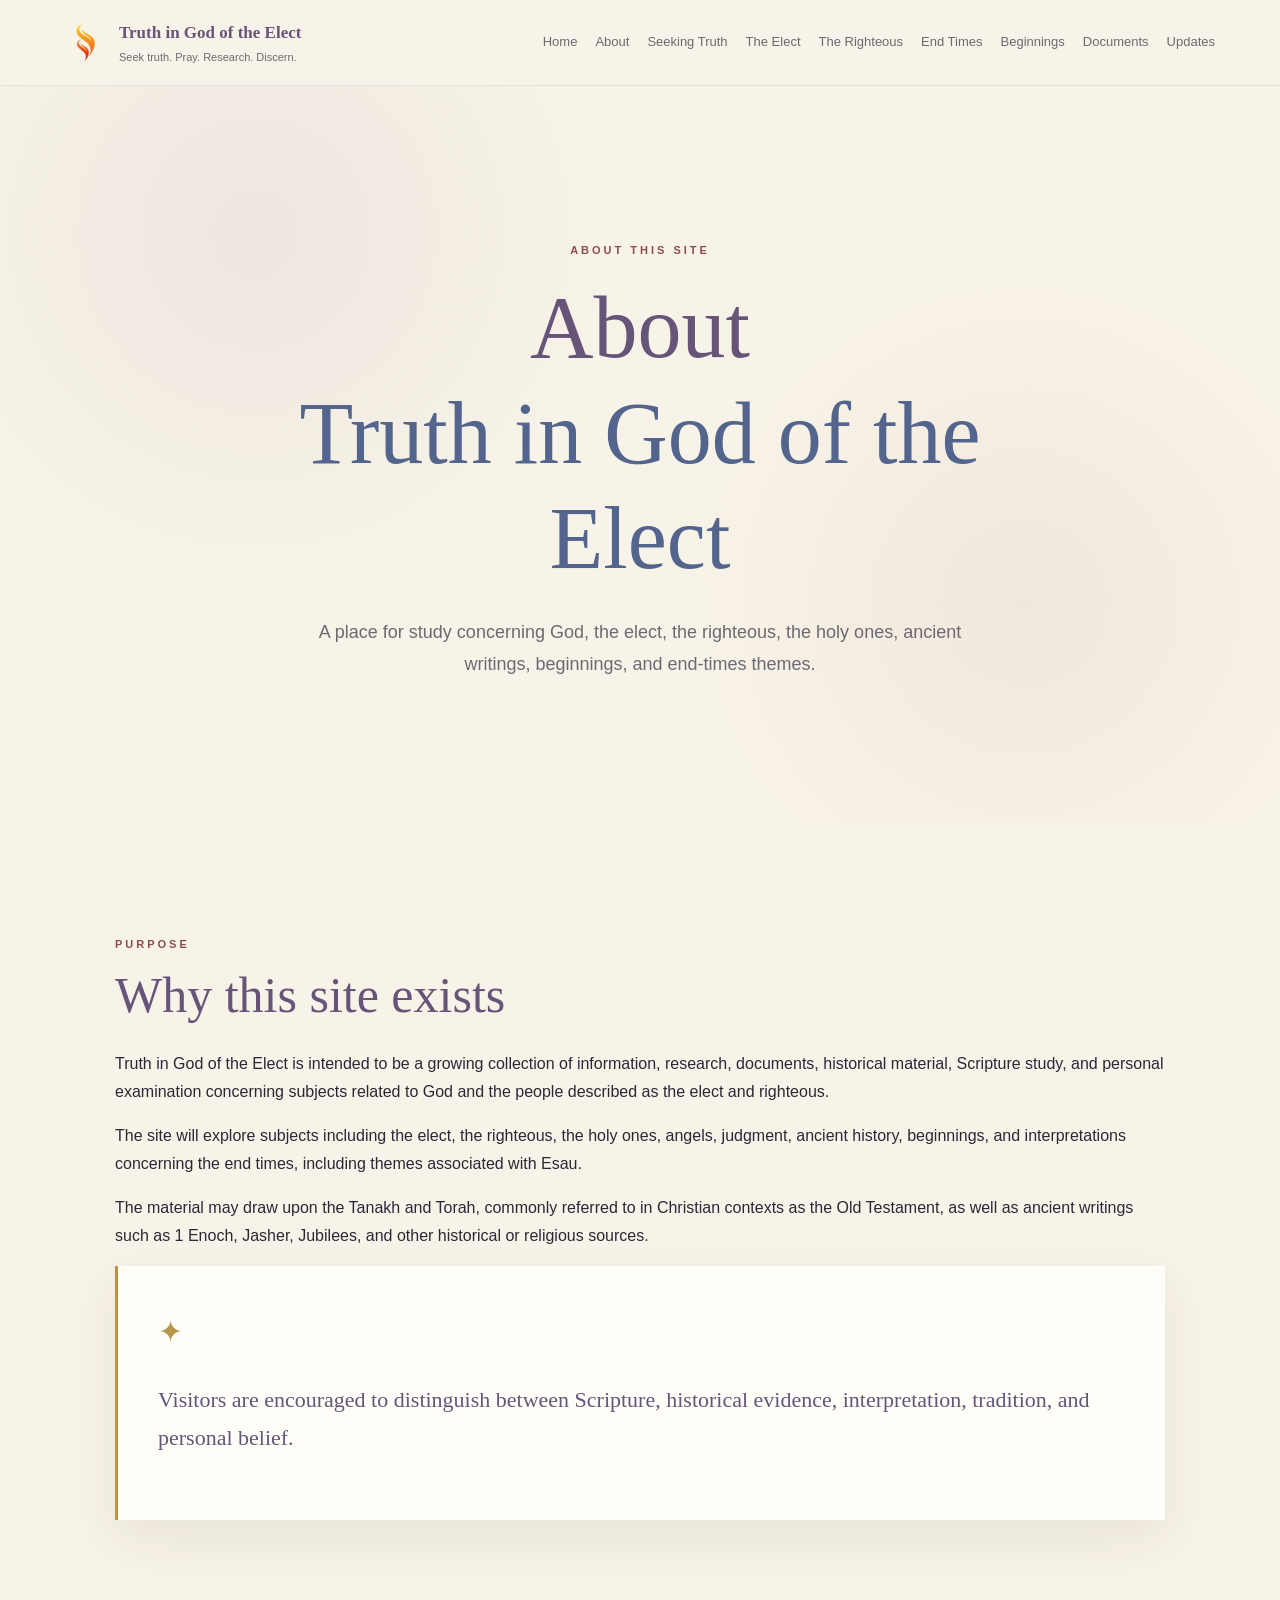
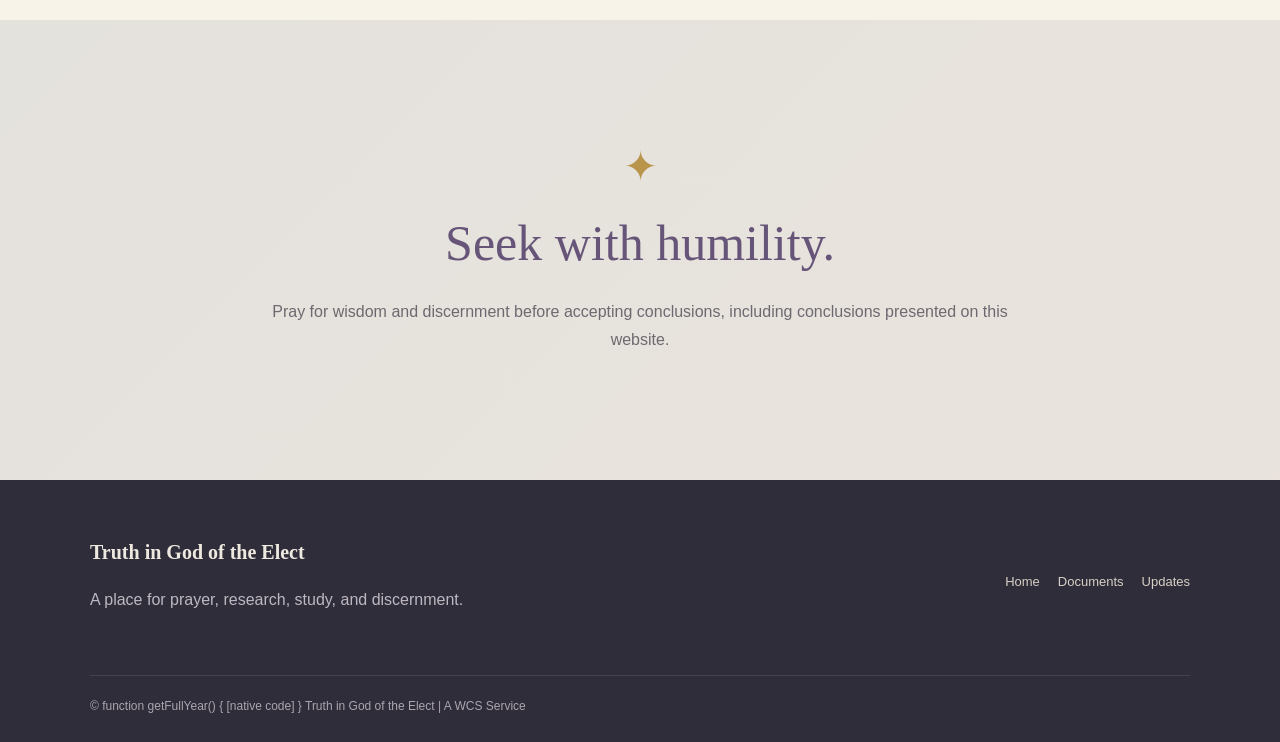
==== commit 376329be: "Fix copyright formatting in about.html" ====
--- a/about.html
+++ b/about.html
@@ -134,7 +134,8 @@
   </div>
 
   <div class="copyright">
-    © <span id="year"></span> Truth in God of the Elect | A WCS Service
+    © <span id="year"></span>
+ Truth in God of the Elect | A WCS Service
   </div>
 
 </footer>
--- a/style.css
+++ b/style.css
@@ -16,11 +16,6 @@
   --serif: Georgia, "Times New Roman", serif;
   --sans: Arial, Helvetica, sans-serif;
 }
-
-
-/* =========================
-   BASIC RESET
-========================= */
 
 * {
   box-sizing: border-box;
@@ -43,10 +38,7 @@
   text-decoration: none;
 }
 
-
-/* =========================
-   HEADER
-========================= */
+/* Header */
 
 .site-header {
   position: sticky;
@@ -67,11 +59,6 @@
   gap: 30px;
 }
 
-
-/* =========================
-   BRAND / FLAME LOGO
-========================= */
-
 .brand {
   display: flex;
   align-items: center;
@@ -82,6 +69,8 @@
   display: flex;
   align-items: center;
   justify-content: center;
+  width: 42px;
+  height: 42px;
   flex-shrink: 0;
 }
 
@@ -92,9 +81,6 @@
   object-fit: contain;
 }
 
-
-/* Website title */
-
 .brand strong {
   display: block;
   font-family: var(--serif);
@@ -108,11 +94,6 @@
   font-size: 11px;
 }
 
-
-/* =========================
-   NAVIGATION
-========================= */
-
 nav {
   display: flex;
   gap: 18px;
@@ -128,9 +109,6 @@
 nav a:hover {
   color: var(--red);
 }
-
-
-/* Mobile menu button */
 
 .menu-button {
   display: none;
@@ -141,10 +119,7 @@
   cursor: pointer;
 }
 
-
-/* =========================
-   HERO
-========================= */
+/* Hero */
 
 .hero {
   min-height: 82vh;
@@ -152,18 +127,9 @@
   place-items: center;
   text-align: center;
   padding: 100px 25px;
-
   background:
-    radial-gradient(
-      circle at 20% 20%,
-      rgba(102, 85, 120, 0.08),
-      transparent 30%
-    ),
-    radial-gradient(
-      circle at 80% 70%,
-      rgba(141, 75, 76, 0.07),
-      transparent 30%
-    );
+    radial-gradient(circle at 20% 20%, rgba(102, 85, 120, .08), transparent 30%),
+    radial-gradient(circle at 80% 70%, rgba(141, 75, 76, .07), transparent 30%);
 }
 
 .hero-content {
@@ -171,38 +137,11 @@
   animation: fadeUp 1.1s ease both;
 }
 
-
-/* =========================
-   OLD STAR SYMBOL REPLACED
-   WITH FLAME IMAGE
-========================= */
-
-/*
-   This class is kept so your existing
-   HTML can still use:
-
-   <div class="symbol">...</div>
-
-   if you decide to place the logo there.
-*/
-
 .symbol {
-  display: flex;
-  justify-content: center;
-  align-items: center;
+  color: var(--gold);
+  font-size: 42px;
   margin-bottom: 20px;
 }
-
-.symbol img {
-  width: 70px;
-  height: 70px;
-  object-fit: contain;
-}
-
-
-/* =========================
-   TEXT
-========================= */
 
 .eyebrow {
   color: var(--red);
@@ -248,10 +187,7 @@
   font-size: 18px;
 }
 
-
-/* =========================
-   HERO BUTTONS
-========================= */
+/* Buttons */
 
 .hero-buttons {
   margin-top: 35px;
@@ -283,10 +219,7 @@
   box-shadow: var(--shadow);
 }
 
-
-/* =========================
-   SECTIONS
-========================= */
+/* Sections */
 
 .section {
   max-width: 1100px;
@@ -304,14 +237,9 @@
   margin-right: auto;
 }
 
-
-/* =========================
-   TWO COLUMN
-========================= */
-
 .two-column {
   display: grid;
-  grid-template-columns: 1.4fr 0.8fr;
+  grid-template-columns: 1.4fr .8fr;
   gap: 60px;
   align-items: center;
 }
@@ -320,10 +248,7 @@
   color: var(--muted);
 }
 
-
-/* =========================
-   QUOTE CARD
-========================= */
+/* Quote */
 
 .quote-card {
   background: var(--white);
@@ -343,10 +268,7 @@
   color: var(--purple);
 }
 
-
-/* =========================
-   CARDS
-========================= */
+/* Cards */
 
 .cards-section {
   max-width: 1200px;
@@ -361,9 +283,9 @@
 
 .card {
   padding: 35px;
-  background: rgba(255, 255, 255, 0.55);
-  border: 1px solid rgba(102, 85, 120, 0.1);
-  transition: 0.3s;
+  background: rgba(255, 255, 255, .55);
+  border: 1px solid rgba(102, 85, 120, .1);
+  transition: .3s;
 }
 
 .card:hover {
@@ -381,19 +303,15 @@
   color: var(--muted);
 }
 
-
-/* =========================
-   PRAYER SECTION
-========================= */
+/* Prayer */
 
 .prayer-section {
   padding: 110px 25px;
-
   background:
     linear-gradient(
       135deg,
-      rgba(83, 101, 140, 0.12),
-      rgba(102, 85, 120, 0.10)
+      rgba(83, 101, 140, .12),
+      rgba(102, 85, 120, .10)
     );
 }
 
@@ -403,38 +321,16 @@
   text-align: center;
 }
 
-
-/*
-   If you replace the old ✦ with:
-
-   <span class="large-symbol">
-     <img src="flamelogo.png" alt="Flame logo">
-   </span>
-
-   this will control the image.
-*/
-
 .large-symbol {
-  display: flex;
-  justify-content: center;
-  align-items: center;
-  margin-bottom: 20px;
-}
-
-.large-symbol img {
-  width: 70px;
-  height: 70px;
-  object-fit: contain;
+  font-size: 42px;
+  color: var(--gold);
 }
 
 .prayer-box p:not(.eyebrow) {
   color: var(--muted);
 }
 
-
-/* =========================
-   LATEST / UPDATES
-========================= */
+/* Updates */
 
 .latest {
   padding-bottom: 130px;
@@ -458,10 +354,7 @@
   font-weight: bold;
 }
 
-
-/* =========================
-   FOOTER
-========================= */
+/* Footer */
 
 footer {
   background: #302d3b;
@@ -502,15 +395,12 @@
   max-width: 1100px;
   margin: 45px auto 0;
   padding-top: 20px;
-  border-top: 1px solid rgba(255, 255, 255, 0.1);
+  border-top: 1px solid rgba(255, 255, 255, .1);
   color: #aaa5ad;
   font-size: 12px;
 }
 
-
-/* =========================
-   ANIMATION
-========================= */
+/* Animation */
 
 @keyframes fadeUp {
   from {
@@ -524,10 +414,7 @@
   }
 }
 
-
-/* =========================
-   TABLET / MOBILE
-========================= */
+/* Tablet */
 
 @media (max-width: 850px) {
 
@@ -561,33 +448,9 @@
 
 }
 
-
-/* =========================
-   SMALL MOBILE
-========================= */
+/* Mobile */
 
 @media (max-width: 550px) {
-
-  .header-inner {
-    padding: 15px 18px;
-  }
-
-  .brand {
-    gap: 9px;
-  }
-
-  .brand-mark img {
-    width: 36px;
-    height: 36px;
-  }
-
-  .brand strong {
-    font-size: 15px;
-  }
-
-  .brand small {
-    font-size: 9px;
-  }
 
   .cards {
     grid-template-columns: 1fr;
@@ -601,12 +464,4 @@
     flex-direction: column;
   }
 
-  .hero {
-    padding: 80px 20px;
-  }
-
-  .section {
-    padding: 75px 20px;
-  }
-
-}
+}
